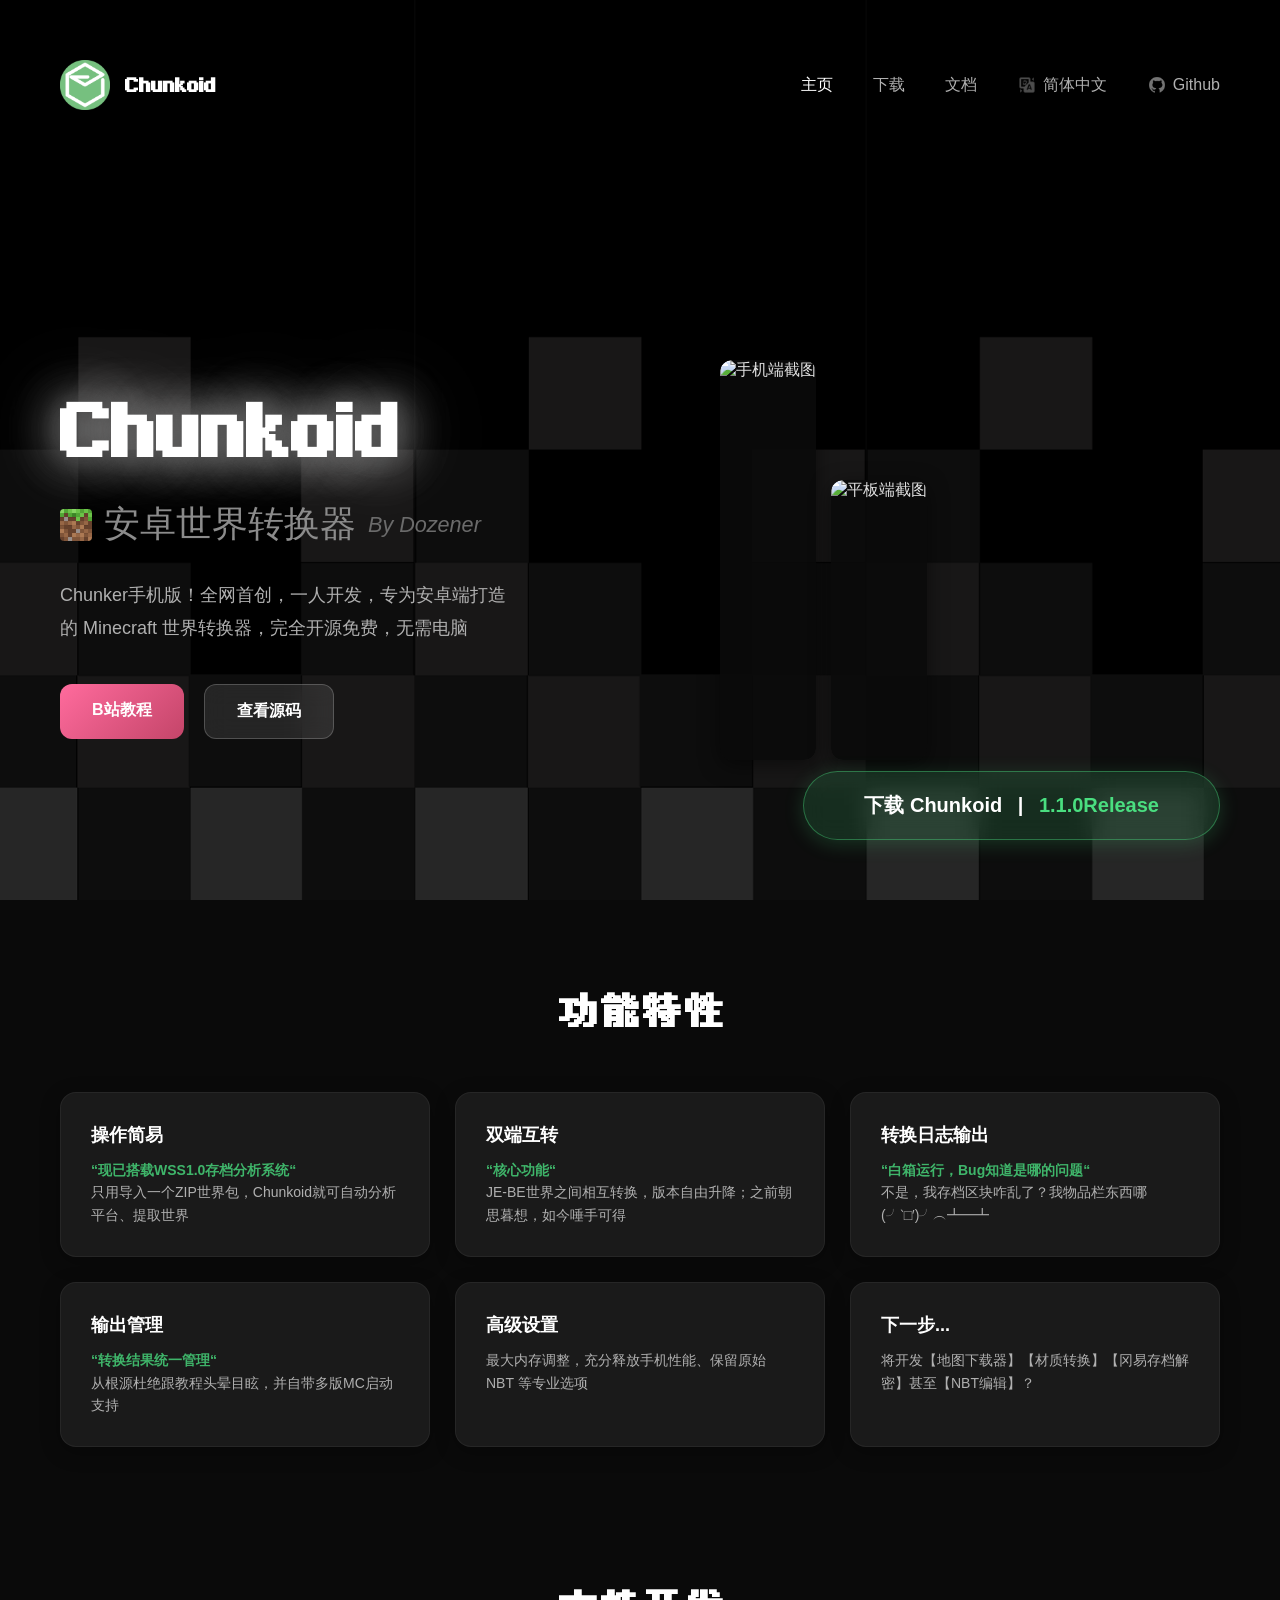
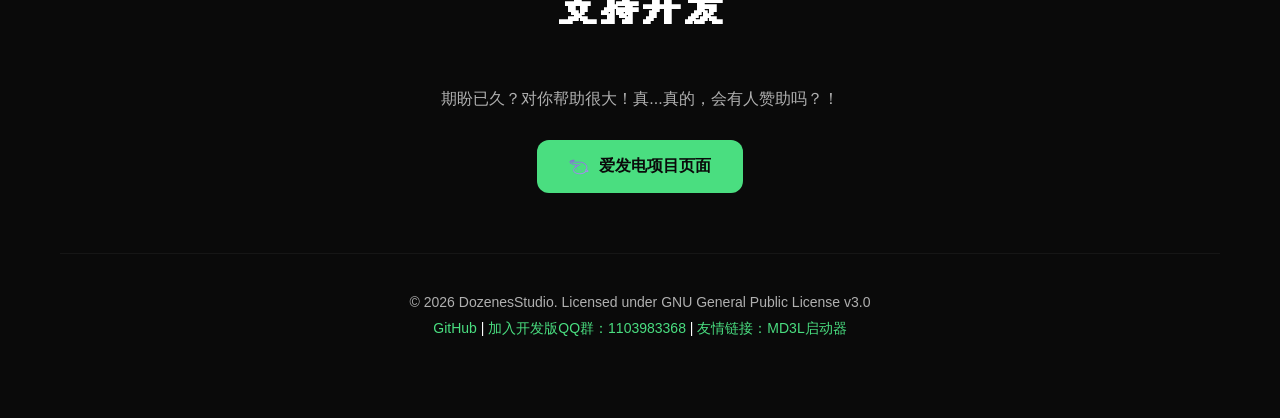
==== website/index.html @ d85a4160 "website update" ====
<!DOCTYPE html>
<html lang="zh-CN">
<head>
    <meta charset="UTF-8">
    <meta name="viewport" content="width=device-width, initial-scale=1.0">
    <title>Chunkoid - 首个安卓端MC世界转换器</title>
    <link rel="icon" type="image/png" href="drawable/logo.png">
    <link rel="stylesheet" href="main.css">

</head>

<body>
    <!-- 移动端导航按钮 -->
    <div class="menu-toggle" onclick="toggleSidebar()">
        <svg viewBox="0 0 24 24" fill="none" stroke="currentColor" stroke-width="2" stroke-linecap="round" stroke-linejoin="round">
            <line x1="3" y1="6" x2="21" y2="6"/>
            <line x1="3" y1="12" x2="21" y2="12"/>
            <line x1="3" y1="18" x2="21" y2="18"/>
        </svg>
    </div>

    <!-- 移动端侧边栏遮罩层 -->
    <div class="sidebar-overlay" id="sidebarOverlay" onclick="toggleSidebar()"></div>

    <!-- 移动端侧边栏 -->
    <div class="sidebar" id="sidebar">
        <a href="download.html">
            <svg class="download-icon" viewBox="0 0 24 24" fill="none" stroke="currentColor" stroke-width="2" stroke-linecap="round" stroke-linejoin="round">
                <path d="M21 15v4a2 2 0 0 1-2 2H5a2 2 0 0 1-2-2v-4"/>
                <polyline points="7 10 12 15 17 10"/>
                <line x1="12" y1="15" x2="12" y2="3"/>
            </svg>
            下载
        </a>
        <a href="docs/index.html">
            <svg viewBox="0 0 24 24" fill="none" stroke="currentColor" stroke-width="2" stroke-linecap="round" stroke-linejoin="round">
                <path d="M14 2H6a2 2 0 0 0-2 2v16a2 2 0 0 0 2 2h12a2 2 0 0 0 2-2V8z"/>
                <polyline points="14 2 14 8 20 8"/>
                <line x1="16" y1="13" x2="8" y2="13"/>
                <line x1="16" y1="17" x2="8" y2="17"/>
                <polyline points="10 9 9 9 8 9"/>
            </svg>
            文档
        </a>
        <a href="en/index-en.html">
            <img src="drawable/lang.png" alt="Language" class="lang-icon">
            简体中文
        </a>
        <a href="https://github.com/DozenesStudio/Chunkoid">
            <img src="drawable/github_gray.png" alt="Github" class="github-icon">
            Github
        </a>
    </div>

    <div class="container">
        <header>
            <div class="logo-area">
                <img src="drawable/logo.png" alt="Chunkoid Logo" class="logo">
                <span class="logo-text">Chunkoid</span>
            </div>
            <nav class="nav-links">
                <span style="color: #ffffff;">主页</span>
                <a href="download.html">下载</a>
                <a href="docs/index.html">文档</a>
                <a href="en/index-en.html" class="lang-link">
                    <img src="drawable/lang.png" alt="Language" class="lang-icon">
                    简体中文
                </a>
                <a href="https://github.com/DozenesStudio/Chunkoid" class="github-link">
                <img src="drawable/github_gray.png" alt="Github" class="github-icon">
                    Github
                </a>
            </nav>
        </header>

        <section class="hero-section">
            <div class="hero-text">
                <h1 class="hero-title">Chunkoid</h1>
                <p class="hero-subtitle">
                    <img src="drawable/mc_logo.png" alt="Minecraft" class="mc-icon">
                    安卓世界转换器 <span style="font-style: italic; font-size: 0.6em; color: #6b6b6b;">By Dozener</span>
                </p>
                <p class="hero-desc">
                    Chunker手机版！全网首创，一人开发，专为安卓端打造的 Minecraft 世界转换器，完全开源免费，无需电脑
                </p>
                <div class="cta-buttons">
                    <a href="https://www.bilibili.com/video/BV1GEER6sEKn/" class="btn btn-bilibili">B站教程</a>
                    <a href="https://github.com/DozenesStudio/Chunkoid" class="btn btn-secondary">查看源码</a>
                </div>
            </div>

            <div class="hero-images">
                <div class="image-card phone">
                    <img src="https://s41.ax1x.com/2026/07/07/pmDisDf.jpg" alt="手机端截图">
                    <div class="image-overlay">
                        <span class="image-label">手机端实机</span>
                    </div>
                </div>
                <div class="image-card tablet">
                    <img src="https://s41.ax1x.com/2026/07/07/pmDiyb8.png" alt="平板端截图">
                    <div class="image-overlay">
                        <span class="image-label">平板端实机</span>
                    </div>
                </div>
            </div>
        </section>

        <section id="features" class="features-section">
            <h2 class="section-title">功能特性</h2>
            <div class="features">
                <div class="feature-card">
                    <h3 class="feature-title">操作简易</h3>
                    <p class="feature-description" style="color: #3fb56a;;"><strong>“现已搭载WSS1.0存档分析系统“</strong></p>
                    <p class="feature-description">只用导入一个ZIP世界包，Chunkoid就可自动分析平台、提取世界</p>

                </div>
                <div class="feature-card">
                    <h3 class="feature-title">双端互转</h3>
                    <p class="feature-description" style="color: #3fb56a;;"><strong>“核心功能“</strong></p>                    
                    <p class="feature-description">JE-BE世界之间相互转换，版本自由升降；之前朝思暮想，如今唾手可得</p>
                </div>
                <div class="feature-card">
                    <h3 class="feature-title">转换日志输出</h3>
                    <p class="feature-description" style="color: #3fb56a;;"><strong>“白箱运行，Bug知道是哪的问题“</strong></p>                                          
                    <p class="feature-description">不是，我存档区块咋乱了？我物品栏东西哪(╯‵□′)╯︵┻━┻</p>
                </div>
                <div class="feature-card">
                    <h3 class="feature-title">输出管理</h3>
                    <p class="feature-description" style="color: #3fb56a;;"><strong>“转换结果统一管理“</strong></p>                           
                    <p class="feature-description">从根源杜绝跟教程头晕目眩，并自带多版MC启动支持</p>
                </div>
                <div class="feature-card">
                    <h3 class="feature-title">高级设置</h3>
                    <p class="feature-description">最大内存调整，充分释放手机性能、保留原始 NBT 等专业选项</p>
                </div>
                <div class="feature-card">
                    <h3 class="feature-title">下一步...</h3>
                    <p class="feature-description">将开发【地图下载器】【材质转换】【冈易存档解密】甚至【NBT编辑】？</p>
                </div>

            </div>
        </section>

                <!-- 赞助区域 -->
        <section id="sponsor" class="sponsor-section">
            <h2 class="section-title">支持开发</h2>
            <p style="color: #b0b0b0; margin-bottom: 30px;">期盼已久？对你帮助很大！真...真的，会有人赞助吗？！</p>
            <a href="https://ifdian.net/a/dozener" target="_blank" class="btn btn-primary btn-ifdian">
                <img src="drawable/ifdian.png" alt="爱发电" class="ifdian-icon">
                爱发电项目页面
            </a>
        </section>

        <footer>
            <p style="color: #b0b0b0;"> &copy; 2026 DozenesStudio. Licensed under GNU General Public License v3.0</p>
            <p style="margin-top: 10px;">
                <a href="https://github.com/DozenesStudio/Chunkoid">GitHub</a>
                <span style="color: #ffffff;">|</span>
                <span style="color: #4ade80;">加入开发版QQ群：1103983368</span>
                <span style="color: #ffffff;">|</span>
                <a href="https://md3l.top">友情链接：MD3L启动器</a>
            </p>
        </footer>

        <!-- 固定下载按钮 -->
        <a href="download.html" class="fixed-download-btn">
            <span>下载 Chunkoid</span>
            <span style="margin: 0 10px;">|</span>
            <span style="color: #4ade80;">1.1.0Release</span>
        </a>

    </div>

    <script>
        // 侧边栏开关逻辑
        function toggleSidebar() {
            document.getElementById('sidebar').classList.toggle('active');
            document.getElementById('sidebarOverlay').classList.toggle('active');
        }
    </script>
</body>
</html>
---- website/main.css ----
/* ==================== 自定义字体 ==================== */
/* 引入自定义像素字体 UranusPixel，用于标题和Logo显示，增强游戏风格 */
@font-face {
    font-family: 'UranusPixel';         /* 字体名称，后续可通过 font-family 引用 */
    src: url('drawable/uranus_pixel_11px.ttf') format('truetype');  /* 字体文件路径及格式 */
}

/* ==================== 全局重置样式 ==================== */
/* 使用通配符选择器重置所有元素的默认样式，确保跨浏览器一致性 */
* {
    margin: 0;                    /* 清除默认外边距 */
    padding: 0;                   /* 清除默认内边距 */
    box-sizing: border-box;        /* 采用边框盒模型，padding和border不影响元素总宽度 */
}

/* ==================== 页面基础样式 ==================== */
/* 定义整个页面的基础样式，包括背景、字体、文字颜色 */
body {
    font-family: 'Segoe UI', Tahoma, Geneva, Verdana, sans-serif;  /* 首选Segoe UI字体，兼容各平台 */
    background: #0a0a0a url('drawable/bg.png') no-repeat center center fixed;  /* 深色背景+背景图，居中固定 */
    background-size: cover;       /* 背景图覆盖整个容器 */
    min-height: 100vh;            /* 最小高度为视口高度，确保页面至少占满一屏 */
    color: #e0e0e0;              /* 默认文字颜色为浅灰色 */
}

/* ==================== 容器样式 ==================== */
/* 页面主容器，控制内容最大宽度和内外边距，使内容居中显示 */
.container {
    max-width: 1400px;            /* 内容最大宽度1400px，防止过宽屏幕内容太松散 */
    margin: 0 auto;               /* 水平居中 */
    padding: 40px 60px;           /* 上下40px，左右60px内边距 */
}

/* ==================== 头部导航 ==================== */
/* 页面顶部区域，包含Logo和导航链接，采用Flex布局实现两端对齐 */
header {
    display: flex;                /* Flex布局 */
    justify-content: space-between;  /* Logo左对齐，导航右对齐 */
    align-items: center;          /* 垂直居中 */
    padding: 20px 0;             /* 上下20px内边距 */
    margin-bottom: 80px;          /* 底部80px外边距，与下方Hero区域分隔 */
}

/* Logo区域（图标+文字），Flex布局使图标和文字水平排列 */
.logo-area {
    display: flex;                /* Flex布局 */
    align-items: center;          /* 垂直居中 */
    gap: 15px;                   /* 图标与文字间距15px */
}

/* Logo图标样式 */
.logo {
    width: 50px;                  /* 宽度50px */
    height: 50px;                 /* 高度50px */
    border-radius: 12px;          /* 12px圆角，使图标呈圆角矩形 */
}

/* Logo文字样式 */
.logo-text {
    font-size: 24px;              /* 字体大小24px */
    font-weight: 700;            /* 字体粗细700（粗体） */
    color: #ffffff;              /* 白色文字 */
    font-family: 'UranusPixel', 'Segoe UI', sans-serif;  /* 使用像素字体，降级为Segoe UI */
}

/* 导航链接容器，Flex布局使链接水平排列 */
.nav-links {
    display: flex;                /* Flex布局 */
    gap: 40px;                   /* 链接之间间距40px */
}

/* 导航链接样式 */
.nav-links a {
    color: #b0b0b0;              /* 灰色文字 */
    text-decoration: none;        /* 去掉下划线 */
    font-size: 16px;              /* 字体大小16px */
    transition: color 0.3s ease;  /* 颜色变化动画0.3秒 */
}

/* 导航链接悬停效果 */
.nav-links a:hover {
    color: #ffffff;              /* 悬停时变为白色 */
}

/* ==================== 主视觉区域 (Hero) ==================== */
/* 页面首屏核心展示区域，包含标题、描述和应用截图，Flex布局实现左右分栏 */
.hero-section {
    display: flex;                /* Flex布局 */
    justify-content: space-between;  /* 文字和图片左右分布 */
    align-items: center;          /* 垂直居中对齐 */
    min-height: calc(100vh - 200px);  /* 最小高度为视口高度减200px（Header+Footer高度） */
    gap: 60px;                   /* 文字与图片间距60px */
}

/* 文字内容区域 */
.hero-text {
    flex: 1;                     /* 占据剩余空间的1份 */
    max-width: 600px;            /* 最大宽度600px，防止文字过长 */
}

/* 主标题样式 */
.hero-title {
    font-size: 90px;              /* 超大字体90px，视觉冲击力强 */
    font-weight: 700;            /* 粗体 */
    color: #ffffff;              /* 白色 */
    line-height: 1.1;            /* 行高1.1，紧凑排版 */
    margin-bottom: 20px;          /* 底部20px间距 */
    font-family: 'UranusPixel', 'Segoe UI', sans-serif;  /* 像素字体 */
    text-shadow:                 /* 多层文字阴影，营造发光效果 */
        0 0 20px rgba(75, 75, 75, 0.8),
        0 0 40px rgba(188, 188, 188, 0.6),
        0 0 60px rgba(255, 255, 255, 0.4),
        0 0 80px rgba(255, 255, 255, 0.3),
        0 0 120px rgba(255, 255, 255, 0.2);
}

/* 副标题样式 */
.hero-subtitle {
    font-size: 36px;              /* 字体大小36px */
    font-weight: 400;            /* 正常粗细 */
    color: #8b8b8b;              /* 浅灰色 */
    margin-bottom: 30px;          /* 底部30px间距 */
    display: flex;                /* Flex布局 */
    align-items: center;          /* 垂直居中 */
    gap: 12px;                   /* 图标与文字间距12px */
}

/* Minecraft图标 */
.mc-icon {
    width: 32px;                  /* 宽度32px */
    height: 32px;                 /* 高度32px */
    border-radius: 4px;           /* 4px圆角 */
}

/* 描述文字样式 */
.hero-desc {
    font-size: 18px;              /* 字体大小18px */
    color: #b0b0b0;              /* 灰色 */
    line-height: 1.8;            /* 行高1.8，提高可读性 */
    margin-bottom: 40px;          /* 底部40px间距 */
    max-width: 450px;            /* 最大宽度450px */
}

/* 按钮组容器，Flex布局使按钮水平排列 */
.cta-buttons {
    display: flex;                /* Flex布局 */
    gap: 20px;                   /* 按钮间距20px */
    flex-wrap: wrap;              /* 空间不足时换行 */
}

/* ==================== 按钮基础样式 ==================== */
/* 通用按钮样式，定义按钮的基础外观 */
.btn {
    padding: 16px 32px;           /* 上下16px，左右32px内边距 */
    border: none;                 /* 无边框 */
    border-radius: 12px;          /* 12px圆角 */
    font-size: 16px;              /* 字体大小16px */
    font-weight: 600;            /* 半粗体 */
    cursor: pointer;              /* 鼠标指针变为手型 */
    transition: all 0.3s ease;    /* 所有属性变化动画0.3秒 */
    text-decoration: none;        /* 去掉下划线（链接按钮） */
    display: inline-block;        /* 行内块级元素 */
}

/* 主按钮（绿色），用于主要操作 */
.btn-primary {
    background: #4ade80;         /* 绿色背景 */
    color: #0a0a0a;              /* 深灰色文字 */
    font-weight: 700;            /* 粗体 */
}

/* 主按钮悬停效果 */
.btn-primary:hover {
    background: #22c55e;         /* 背景变深 */
    transform: translateY(-2px);  /* 向上移动2px */
    box-shadow: 0 8px 25px rgba(74, 222, 128, 0.3);  /* 添加绿色阴影 */
}

/* 次要按钮（半透明），用于次要操作 */
.btn-secondary {
    background: rgba(255, 255, 255, 0.1);  /* 白色10%透明度背景 */
    backdrop-filter: blur(12px);  /* 背景模糊效果（毛玻璃） */
    -webkit-backdrop-filter: blur(12px);  /* Safari浏览器兼容 */
    color: white;                /* 白色文字 */
    border: 1px solid rgba(255, 255, 255, 0.2);  /* 白色20%透明度边框 */
}

/* 次要按钮悬停效果 */
.btn-secondary:hover {
    background: rgba(255, 255, 255, 0.15);  /* 透明度增加到15% */
    transform: translateY(-2px);  /* 向上移动2px */
}

/* B站按钮（粉色渐变），用于链接到B站 */
.btn-bilibili {
    background: linear-gradient(135deg, #ff6b9d, #c44569);  /* 粉色到深红色渐变 */
    color: white;                /* 白色文字 */
}

/* B站按钮悬停效果 */
.btn-bilibili:hover {
    background: linear-gradient(135deg, #ff85ad, #d65a7d);  /* 渐变颜色变亮 */
    transform: translateY(-2px);  /* 向上移动2px */
    box-shadow: 0 8px 25px rgba(255, 107, 157, 0.4);  /* 添加粉色阴影 */
}

/* ==================== Hero截图区域 ==================== */
/* 应用截图容器，展示手机和平板端效果 */
.hero-images {
    flex: 0.7;                   /* 占据剩余空间的0.7份 */
    max-width: 580px;            /* 最大宽度580px */
    display: flex;                /* Flex布局 */
    flex-direction: row;          /* 水平排列 */
    gap: 15px;                   /* 图片间距15px */
    align-items: flex-end;        /* 底部对齐，形成错落感 */
}

/* 图片卡片基础样式 */
.image-card {
    background: transparent;      /* 透明背景 */
    border-radius: 12px;          /* 12px圆角 */
    padding: 0;                   /* 无内边距 */
    box-shadow: 0 5px 20px rgba(0, 0, 0, 0.5);  /* 深色阴影 */
    border: none;                 /* 无边框 */
    overflow: hidden;             /* 隐藏溢出内容 */
    flex-shrink: 0;               /* 不缩小 */
}

/* 图片卡片内图片 */
.image-card img {
    width: auto;                  /* 宽度自适应 */
    height: 300px;               /* 高度300px */
    border-radius: 12px;          /* 12px圆角 */
    display: block;               /* 块级元素 */
    object-fit: contain;          /* 保持比例，不拉伸 */
    background: rgba(10, 10, 10, 0.9);  /* 深灰色背景 */
}

/* 手机截图高度 */
.image-card.phone img {
    height: 400px;               /* 手机截图更高，400px */
}

/* 平板截图高度 */
.image-card.tablet img {
    height: 280px;               /* 平板截图略矮，280px */
}

/* 图片悬停遮罩，覆盖在图片上方 */
.image-overlay {
    position: absolute;           /* 绝对定位 */
    top: 0;                      /* 顶部对齐 */
    left: 0;                     /* 左侧对齐 */
    width: 100%;                 /* 宽度100% */
    height: 100%;                /* 高度100% */
    background: rgba(0, 0, 0, 0.7);  /* 黑色70%透明度 */
    display: flex;                /* Flex布局 */
    align-items: center;          /* 垂直居中 */
    justify-content: center;      /* 水平居中 */
    opacity: 0;                  /* 默认透明 */
    transition: opacity 0.3s ease;  /* 透明度变化动画0.3秒 */
    border-radius: 12px;          /* 12px圆角 */
}

/* 图片遮罩标签文字 */
.image-label {
    color: #4ade80;              /* 绿色文字 */
    font-size: 18px;              /* 字体大小18px */
    font-weight: 600;            /* 半粗体 */
    text-shadow: 0 2px 8px rgba(0, 0, 0, 0.8);  /* 文字阴影 */
}

/* 图片卡片定位（需设为relative才能让overlay绝对定位） */
.image-card {
    position: relative;           /* 相对定位 */
}

/* 图片卡片悬停显示遮罩 */
.image-card:hover .image-overlay {
    opacity: 1;                  /* 悬停时显示遮罩 */
}

/* ==================== 功能特性区域 ==================== */
/* 展示应用主要功能特性的区域 */
.features-section {
    padding: 80px 0;             /* 上下80px内边距 */
}

/* 区域标题 */
.section-title {
    font-size: 42px;              /* 字体大小42px */
    font-weight: 600;            /* 半粗体 */
    color: #ffffff;              /* 白色 */
    text-align: center;          /* 居中对齐 */
    margin-bottom: 60px;          /* 底部60px间距 */
    font-family: 'UranusPixel', 'Segoe UI', sans-serif;  /* 像素字体 */
}

/* 特性网格布局，自动适配列数 */
.features {
    display: grid;                /* Grid布局 */
    grid-template-columns: repeat(auto-fit, minmax(280px, 1fr));  /* 自动填充，最小280px */
    gap: 25px;                   /* 卡片间距25px */
}

/* 特性卡片 */
.feature-card {
    background: rgba(30, 30, 30, 0.85);  /* 深灰色85%透明度背景 */
    padding: 30px;               /* 30px内边距 */
    border-radius: 16px;          /* 16px圆角 */
    box-shadow: 0 5px 20px rgba(0, 0, 0, 0.3);  /* 阴影效果 */
    border: 1px solid rgba(255, 255, 255, 0.05);  /* 白色5%透明度边框 */
    transition: transform 0.3s ease, border-color 0.3s ease;  /* 变换和边框颜色动画 */
}

/* 特性卡片悬停效果 */
.feature-card:hover {
    transform: translateY(-5px);  /* 向上移动5px */
    border-color: rgba(74, 222, 128, 0.3);  /* 边框变为绿色30%透明度 */
}

/* 特性卡片标题 */
.feature-title {
    font-size: 18px;              /* 字体大小18px */
    color: #ffffff;              /* 白色 */
    margin-bottom: 12px;          /* 底部12px间距 */
    font-weight: 600;            /* 半粗体 */
}

/* 特性卡片描述 */
.feature-description {
    color: #b0b0b0;              /* 灰色 */
    line-height: 1.6;            /* 行高1.6 */
    font-size: 14px;              /* 字体大小14px */
}

/* ==================== 页脚样式 ==================== */
/* 页面底部信息区域 */
footer {
    text-align: center;          /* 文字居中 */
    padding: 40px 0;             /* 上下40px内边距 */
    border-top: 1px solid rgba(255, 255, 255, 0.05);  /* 顶部细边框分隔 */
}

/* 页脚文字 */
footer p {
    color: #b0b0b0;              /* 灰色文字 */
    font-size: 14px;              /* 字体大小14px */
}

/* 页脚链接 */
footer a {
    color: #4ade80;              /* 绿色文字 */
    text-decoration: none;        /* 去掉下划线 */
}

/* 页脚链接悬停效果 */
footer a:hover {
    text-decoration: underline;   /* 悬停时显示下划线 */
}

/* ==================== GitHub链接样式 ==================== */
/* 导航栏中的GitHub链接 */
.github-link {
    display: flex;                /* Flex布局 */
    align-items: center;          /* 垂直居中 */
    gap: 6px;                    /* 图标与文字间距6px */
}

/* GitHub图标 */
.github-icon {
    width: 20px;                  /* 宽度20px */
    height: 20px;                 /* 高度20px */
}

/* GitHub链接悬停图标变色 */
.github-link:hover .github-icon {
    color: #ffffff;              /* 悬停时图标变白色 */
}

/* ==================== Gitee链接样式 ==================== */
/* Gitee图标 */
.gitee-icon {
    width: 20px;                  /* 宽度20px */
    height: 20px;                 /* 高度20px */
}

/* ==================== 语言切换样式 ==================== */
/* 语言切换链接 */
.lang-link {
    display: flex;                /* Flex布局 */
    align-items: center;          /* 垂直居中 */
    gap: 6px;                    /* 图标与文字间距6px */
}

/* 语言图标 */
.lang-icon {
    width: 20px;                  /* 宽度20px */
    height: 20px;                 /* 高度20px */
}

/* ==================== 赞助区域样式 ==================== */
/* 赞助按钮区域 */
.sponsor-section {
    padding: 60px 0;             /* 上下60px内边距 */
    text-align: center;          /* 文字居中 */
}

/* 爱发电按钮 */
.btn-ifdian {
    display: inline-flex;         /* 行内Flex布局 */
    align-items: center;          /* 垂直居中 */
    gap: 10px;                   /* 图标与文字间距10px */
}

/* 爱发电图标 */
.ifdian-icon {
    width: 20px;                  /* 宽度20px */
    height: 20px;                 /* 高度20px */
}

/* ==================== 固定下载按钮 ==================== */
/* 页面底部固定显示的毛玻璃下载按钮，方便用户随时点击下载 */
.fixed-download-btn {
    position: fixed;              /* 固定定位，不随滚动移动 */
    bottom: 60px;                /* 距底部60px */
    right: 60px;                 /* 距右边缘60px */
    padding: 20px 60px;           /* 上下20px，左右60px内边距 */
    background: rgba(74, 222, 128, 0.151);  /* 绿色15%透明度背景 */
    backdrop-filter: blur(12px);  /* 背景模糊效果（毛玻璃） */
    -webkit-backdrop-filter: blur(12px);  /* Safari浏览器兼容 */
    border: 1px solid rgba(74, 222, 128, 0.4);  /* 绿色40%透明度边框 */
    color: #ffffff;              /* 白色文字 */
    font-size: 20px;              /* 字体大小20px */
    font-weight: 700;            /* 粗体 */
    text-decoration: none;        /* 去掉下划线 */
    border-radius: 240px;         /* 240px超大圆角，呈胶囊状 */
    box-shadow: 0 4px 20px rgba(74, 222, 128, 0.2);  /* 绿色阴影 */
    z-index: 1000;               /* 层级1000，确保显示在内容上方 */
    transition: all 0.3s ease;    /* 所有属性变化动画0.3秒 */
}

/* 固定下载按钮悬停效果 */
.fixed-download-btn:hover {
    background: rgba(74, 222, 128, 0.35);  /* 背景透明度增加到35% */
    transform: translateY(-2px);  /* 向上移动2px */
    box-shadow: 0 6px 25px rgba(74, 222, 128, 0.3);  /* 阴影增强 */
    border-color: rgba(74, 222, 128, 0.6);  /* 边框透明度增加到60% */
}

/* ==================== 响应式适配 (平板) ==================== */
/* 屏幕宽度 <= 1024px 时的样式，针对平板设备 */
@media (max-width: 1024px) {
    .hero-section {
        flex-direction: column;   /* Hero区域改为垂直排列 */
        text-align: center;       /* 文字居中 */
    }

    .hero-title {
        font-size: 60px;          /* 标题字体缩小到60px */
    }

    .hero-subtitle {
        font-size: 24px;          /* 副标题字体缩小到24px */
    }

    .hero-desc {
        margin: 0 auto 40px;      /* 描述文字居中，底部40px间距 */
    }

    .cta-buttons {
        justify-content: center;  /* 按钮组居中 */
    }
}

/* ==================== 移动端侧边栏 ==================== */
/* 导航按钮（默认隐藏，移动端显示） */
.menu-toggle {
    display: none;                /* 默认隐藏 */
}

/* 侧边栏遮罩层 */
.sidebar-overlay {
    display: none;                /* 默认隐藏 */
    position: fixed;              /* 固定定位 */
    top: 0;                       /* 顶部对齐 */
    left: 0;                      /* 左侧对齐 */
    width: 100%;                  /* 宽度100% */
    height: 100%;                 /* 高度100% */
    background: rgba(0, 0, 0, 0.5);  /* 黑色50%透明度 */
    z-index: 999;                 /* 层级999 */
}

/* 侧边栏遮罩层激活状态 */
.sidebar-overlay.active {
    display: block;               /* 显示遮罩 */
}

/* 侧边栏容器 */
.sidebar {
    position: fixed;              /* 固定定位 */
    top: 0;                       /* 顶部对齐 */
    right: 0;                     /* 右侧对齐 */
    width: 250px;                 /* 宽度250px */
    height: 100%;                 /* 高度100% */
    background: rgba(20, 20, 20, 0);  /* 深灰色90%透明度背景 */
    backdrop-filter: blur(20px);  /* 毛玻璃模糊效果 */
    -webkit-backdrop-filter: blur(20px);  /* Safari兼容 */
    border-left: 1px solid rgba(255, 255, 255, 0.1);  /* 左侧边框 */
    transform: translateX(100%);  /* 默认向右隐藏 */
    transition: transform 0.3s ease;  /* 向左划开动画0.3秒 */
    z-index: 1000;               /* 层级1000 */
    padding: 80px 30px 30px;     /* 顶部80px，左右30px内边距 */
    display: flex;                /* Flex布局 */
    flex-direction: column;       /* 垂直排列 */
    gap: 20px;                   /* 项间距20px */
}

/* 侧边栏激活状态 */
.sidebar.active {
    transform: translateX(0);     /* 向左划入显示 */
}

/* 侧边栏链接样式 */
.sidebar a {
    color: #b0b0b0;              /* 灰色文字 */
    text-decoration: none;        /* 去掉下划线 */
    font-size: 18px;              /* 字体大小18px */
    padding: 12px 0;             /* 上下12px内边距 */
    display: flex;                /* Flex布局 */
    align-items: center;          /* 垂直居中 */
    gap: 10px;                   /* 图标与文字间距10px */
    transition: color 0.3s ease;  /* 颜色过渡动画 */
}

/* 侧边栏链接悬停效果 */
.sidebar a:hover {
    color: #ffffff;              /* 悬停时变白色 */
}

/* 侧边栏图标 */
.sidebar a img {
    width: 20px;                 /* 宽度20px */
    height: 20px;                /* 高度20px */
}

.sidebar a svg {
    width: 20px;                 /* 宽度20px */
    height: 20px;                /* 高度20px */
}

/* ==================== 响应式适配 (手机) ==================== */
/* 屏幕宽度 <= 768px 时的样式，针对手机设备 */
@media (max-width: 768px) {
    .container {
        padding: 20px;           /* 容器内边距缩小到20px */
    }

    /* 隐藏整个导航栏 */
    .nav-links {
        display: none;
    }

    /* 显示导航按钮 */
    .menu-toggle {
        display: flex;            /* Flex布局 */
        position: fixed;          /* 固定定位 */
        top: 50px;                /* 距顶部50px */
        right: 50px;              /* 距右边50px */
        z-index: 1001;            /* 层级最高 */
        cursor: pointer;          /* 鼠标指针变为手型 */
    }

    .menu-toggle svg {
        width: 28px;              /* 图标宽度28px */
        height: 28px;             /* 图标高度28px */
        color: #b0b0b0;           /* 灰色图标 */
        transition: color 0.3s ease;  /* 颜色过渡动画 */
    }

    .menu-toggle:hover svg {
        color: #ffffff;           /* 悬停时变白色 */
    }

    .hero-title {
        font-size: 50px;          /* 标题字体缩小到50px */
    }

    .hero-subtitle {
        display: none;             /* 移动端隐藏副标题 */
    }

    .section-title {
        font-size: 32px;          /* 区域标题字体缩小到32px */
    }
}

/* ==================== 固定下载按钮 (手机) ==================== */
/* 手机端固定下载按钮适配 */
@media (max-width: 768px) {
    .fixed-download-btn {
        padding: 16px 20px;       /* 内边距缩小 */
        font-size: 16px;          /* 字体缩小到16px */
        bottom: 15px;             /* 距底部15px */
        border-radius: 20px;       /* 圆角缩小到20px */
        white-space: nowrap;       /* 禁止文本自动换行 */
    }

/* ==================== 图片卡片布局 (手机) ==================== */
/* Hero截图区域竖向排列 */
    .hero-images {
        align-items: center;      /* 水平居中 */
        gap: 15px;                /* 图片间距15px */
        max-width: 100%;          /* 宽度适应屏幕 */
        margin-top: 30px;         /* 与上方文字保持间距 */
        align-items: flex-end;    /* 底部对齐，形成错落感 */
    }

/* 图片卡片宽度适应屏幕 */
    .image-card {
        width: 100%;              /* 宽度100% */
        max-width: 300px;         /* 最大宽度300px */
        flex-shrink: 1;           /* 允许缩小 */
    }

/* 图片卡片内图片响应式 */
    .image-card img {
        width: 100%;              /* 宽度100% */
        height: auto;             /* 高度自适应 */
        max-height: 400px;        /* 最大高度400px */
    }

/* 手机截图高度适配 */
    .image-card.phone img {
        height: auto;             /* 高度自适应 */
        max-height: 450px;        /* 最大高度450px */
    }

/* 平板截图高度适配 */
    .image-card.tablet img {
        height: auto;             /* 高度自适应 */
        max-height: 350px;        /* 最大高度350px */
    }
}
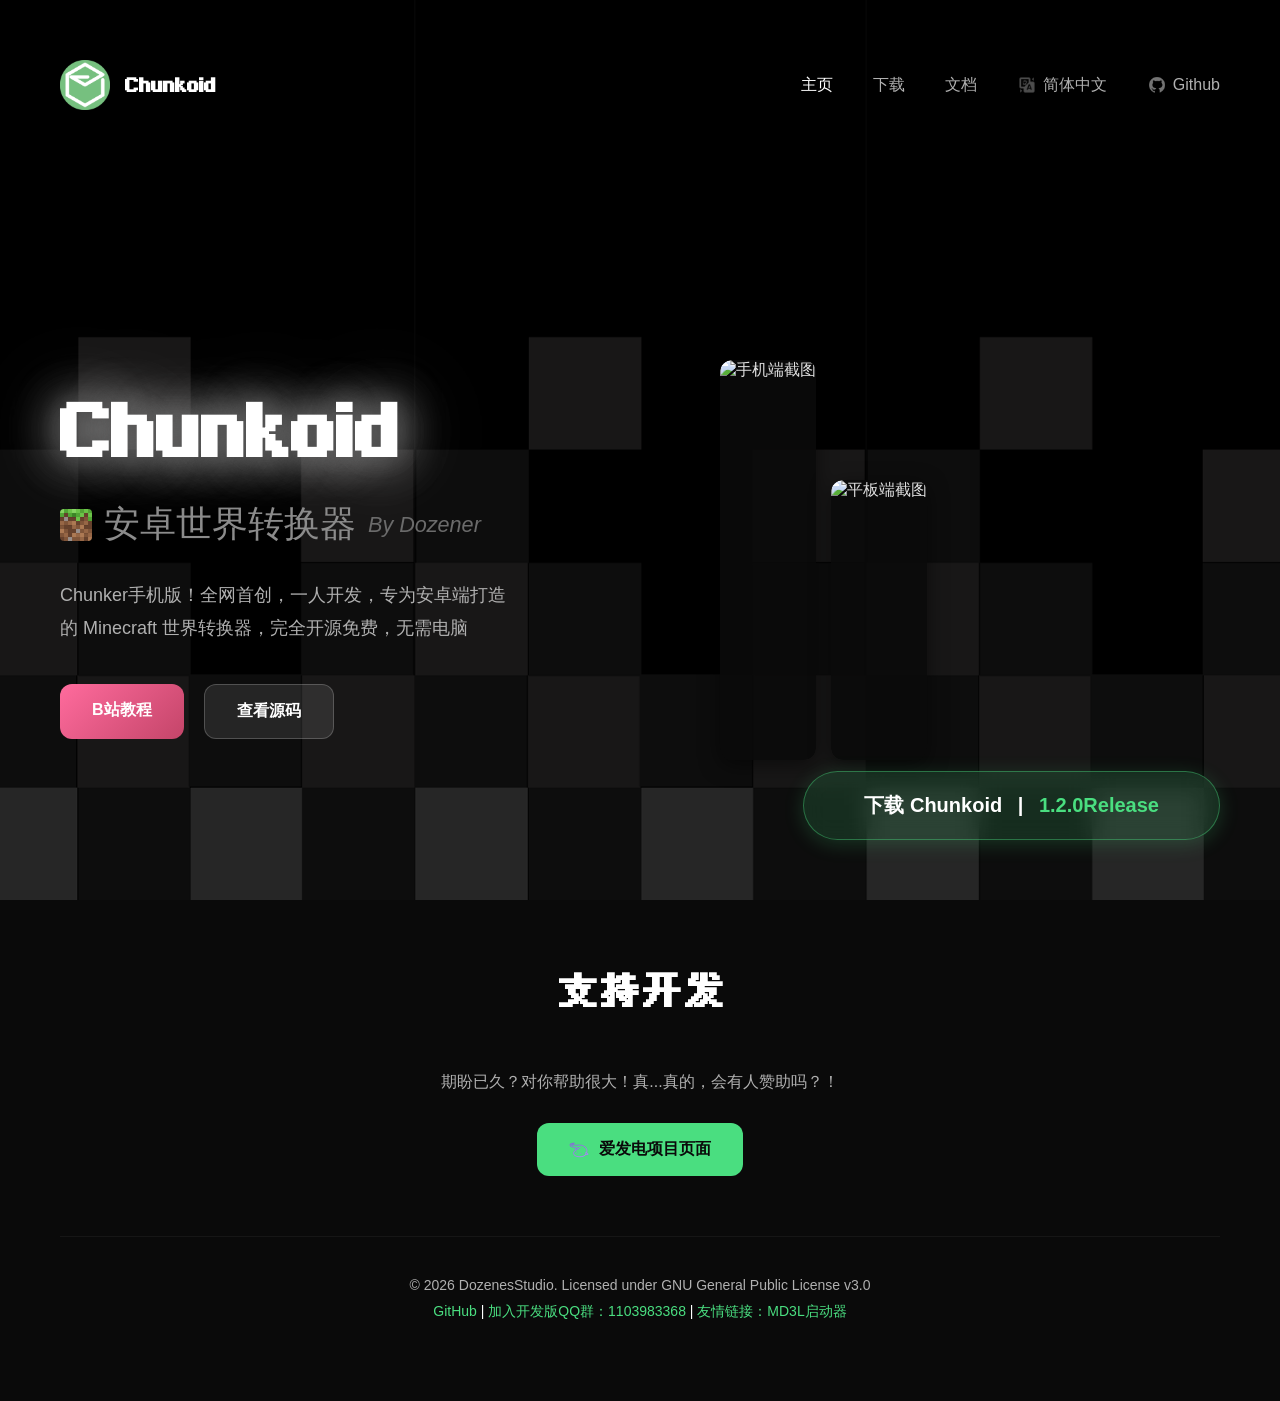
==== commit 255b37d1: "update" ====
--- a/website/index.html
+++ b/website/index.html
@@ -105,43 +105,9 @@
             </div>
         </section>
 
-        <section id="features" class="features-section">
-            <h2 class="section-title">功能特性</h2>
-            <div class="features">
-                <div class="feature-card">
-                    <h3 class="feature-title">操作简易</h3>
-                    <p class="feature-description" style="color: #3fb56a;;"><strong>“现已搭载WSS1.0存档分析系统“</strong></p>
-                    <p class="feature-description">只用导入一个ZIP世界包，Chunkoid就可自动分析平台、提取世界</p>
+        
 
-                </div>
-                <div class="feature-card">
-                    <h3 class="feature-title">双端互转</h3>
-                    <p class="feature-description" style="color: #3fb56a;;"><strong>“核心功能“</strong></p>                    
-                    <p class="feature-description">JE-BE世界之间相互转换，版本自由升降；之前朝思暮想，如今唾手可得</p>
-                </div>
-                <div class="feature-card">
-                    <h3 class="feature-title">转换日志输出</h3>
-                    <p class="feature-description" style="color: #3fb56a;;"><strong>“白箱运行，Bug知道是哪的问题“</strong></p>                                          
-                    <p class="feature-description">不是，我存档区块咋乱了？我物品栏东西哪(╯‵□′)╯︵┻━┻</p>
-                </div>
-                <div class="feature-card">
-                    <h3 class="feature-title">输出管理</h3>
-                    <p class="feature-description" style="color: #3fb56a;;"><strong>“转换结果统一管理“</strong></p>                           
-                    <p class="feature-description">从根源杜绝跟教程头晕目眩，并自带多版MC启动支持</p>
-                </div>
-                <div class="feature-card">
-                    <h3 class="feature-title">高级设置</h3>
-                    <p class="feature-description">最大内存调整，充分释放手机性能、保留原始 NBT 等专业选项</p>
-                </div>
-                <div class="feature-card">
-                    <h3 class="feature-title">下一步...</h3>
-                    <p class="feature-description">将开发【地图下载器】【材质转换】【冈易存档解密】甚至【NBT编辑】？</p>
-                </div>
-
-            </div>
-        </section>
-
-                <!-- 赞助区域 -->
+        <!-- 赞助区域 -->
         <section id="sponsor" class="sponsor-section">
             <h2 class="section-title">支持开发</h2>
             <p style="color: #b0b0b0; margin-bottom: 30px;">期盼已久？对你帮助很大！真...真的，会有人赞助吗？！</p>
@@ -166,7 +132,7 @@
         <a href="download.html" class="fixed-download-btn">
             <span>下载 Chunkoid</span>
             <span style="margin: 0 10px;">|</span>
-            <span style="color: #4ade80;">1.1.0Release</span>
+            <span style="color: #4ade80;">1.2.0Release</span>
         </a>
 
     </div>
--- a/website/main.css
+++ b/website/main.css
@@ -22,6 +22,29 @@
     min-height: 100vh;            /* 最小高度为视口高度，确保页面至少占满一屏 */
     color: #e0e0e0;              /* 默认文字颜色为浅灰色 */
 }
+
+/* ==================== 开场动画 ==================== */
+/* 核心动画 */
+@keyframes fadeUp {
+    0% { opacity: 0; transform: translateY(40px); }
+    100% { opacity: 1; transform: translateY(0); }
+}
+
+/* 所有子元素依次出现 */
+.container > * {
+    opacity: 0;
+    animation: fadeUp 0.7s cubic-bezier(0.22, 1, 0.36, 1) forwards;
+}
+
+/* 用 nth-child 控制延迟 */
+.container > *:nth-child(1) { animation-delay: 0.05s; }
+.container > *:nth-child(2) { animation-delay: 0.15s; }
+.container > *:nth-child(3) { animation-delay: 0.25s; }
+.container > *:nth-child(4) { animation-delay: 0.35s; }
+.container > *:nth-child(5) { animation-delay: 0.45s; }
+.container > *:nth-child(6) { animation-delay: 0.55s; }
+.container > *:nth-child(7) { animation-delay: 0.65s; }
+.container > *:nth-child(8) { animation-delay: 0.75s; }
 
 /* ==================== 容器样式 ==================== */
 /* 页面主容器，控制内容最大宽度和内外边距，使内容居中显示 */
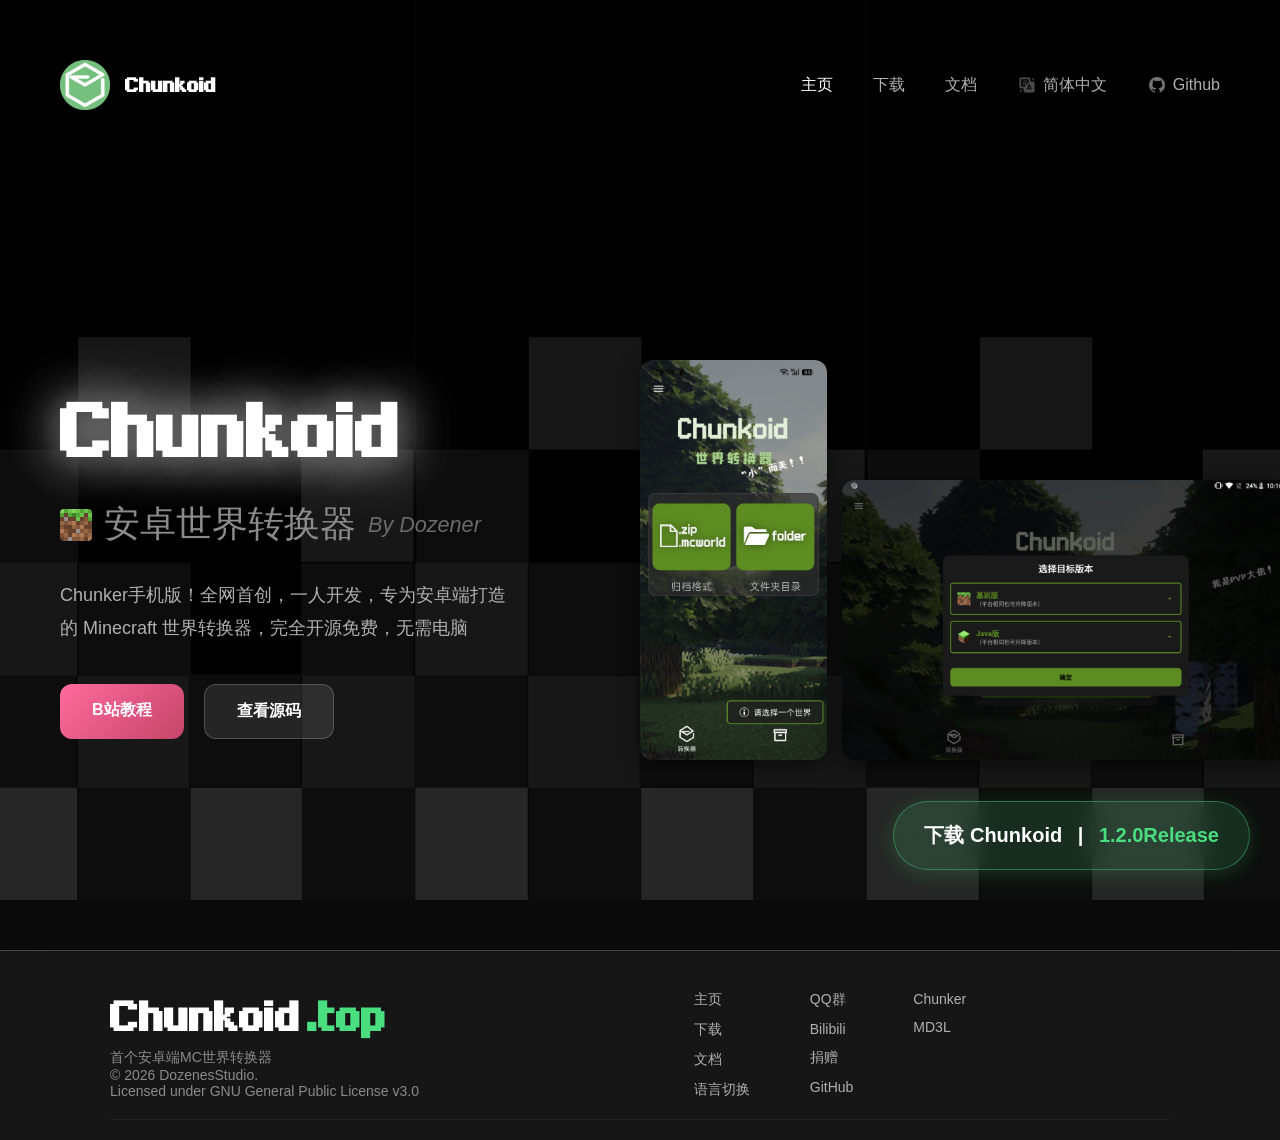
==== commit 1fd69d00: "website upload" ====
--- a/website/index.html
+++ b/website/index.html
@@ -91,13 +91,13 @@
 
             <div class="hero-images">
                 <div class="image-card phone">
-                    <img src="https://s41.ax1x.com/2026/07/07/pmDisDf.jpg" alt="手机端截图">
+                    <img src="drawable/phone.jpg" alt="手机端截图">
                     <div class="image-overlay">
                         <span class="image-label">手机端实机</span>
                     </div>
                 </div>
                 <div class="image-card tablet">
-                    <img src="https://s41.ax1x.com/2026/07/07/pmDiyb8.png" alt="平板端截图">
+                    <img src="drawable/pad.png" alt="平板端截图">
                     <div class="image-overlay">
                         <span class="image-label">平板端实机</span>
                     </div>
@@ -105,28 +105,44 @@
             </div>
         </section>
 
-        
+        <div class="footer-container">
+            <div class="divider-wrapper">
+                <hr>
+            </div>
+            <div class="footer-content">
+                <div class="footer-row">
+                    <div class="footer-left">
+                        <div class="footer-logo">Chunkoid<span class="domain">.top</span></div>
+                        <div class="footer-slogan">首个安卓端MC世界转换器</div>
+                        <div class="footer-slogan">&copy; 2026 DozenesStudio. </div>
+                        <div class="footer-slogan">Licensed under GNU General Public License v3.0</div>
+                    </div>
 
-        <!-- 赞助区域 -->
-        <section id="sponsor" class="sponsor-section">
-            <h2 class="section-title">支持开发</h2>
-            <p style="color: #b0b0b0; margin-bottom: 30px;">期盼已久？对你帮助很大！真...真的，会有人赞助吗？！</p>
-            <a href="https://ifdian.net/a/dozener" target="_blank" class="btn btn-primary btn-ifdian">
-                <img src="drawable/ifdian.png" alt="爱发电" class="ifdian-icon">
-                爱发电项目页面
-            </a>
-        </section>
+                    <div class="footer-center">
+                        <div class="footer-column">
+                            <a href="index.html">主页</a>
+                            <a href="download.html">下载</a>
+                            <a href="docs/index.html">文档</a>
+                            <a href="en/index-en.html">语言切换</a>
+                        </div>
 
-        <footer>
-            <p style="color: #b0b0b0;"> &copy; 2026 DozenesStudio. Licensed under GNU General Public License v3.0</p>
-            <p style="margin-top: 10px;">
-                <a href="https://github.com/DozenesStudio/Chunkoid">GitHub</a>
-                <span style="color: #ffffff;">|</span>
-                <span style="color: #4ade80;">加入开发版QQ群：1103983368</span>
-                <span style="color: #ffffff;">|</span>
-                <a href="https://md3l.top">友情链接：MD3L启动器</a>
-            </p>
-        </footer>
+                        <div class="footer-column">
+                            <a href="about.html">QQ群</a>
+                            <a href="about.html">Bilibili</a>
+                            <a href="about.html">捐赠</a>
+                            <a href="https://github.com/DozenesStudio/Chunkoid">GitHub</a>
+                        </div>
+
+                        <div class="footer-column">
+                            <a href="https://chunker.app">Chunker</a>
+                            <a href="https://md3l.top">MD3L</a>
+                        </div>
+                    </div>                      
+                </div>
+                <div class="footer-line">
+                </div>
+            </div>
+        </div>
 
         <!-- 固定下载按钮 -->
         <a href="download.html" class="fixed-download-btn">
--- a/website/main.css
+++ b/website/main.css
@@ -303,83 +303,125 @@
     opacity: 1;                  /* 悬停时显示遮罩 */
 }
 
-/* ==================== 功能特性区域 ==================== */
-/* 展示应用主要功能特性的区域 */
-.features-section {
-    padding: 80px 0;             /* 上下80px内边距 */
-}
-
-/* 区域标题 */
-.section-title {
-    font-size: 42px;              /* 字体大小42px */
-    font-weight: 600;            /* 半粗体 */
-    color: #ffffff;              /* 白色 */
-    text-align: center;          /* 居中对齐 */
-    margin-bottom: 60px;          /* 底部60px间距 */
+/* ==================== 页脚样式 ==================== */
+/* 全屏分界线 */
+.divider-wrapper {
+    margin: 40px 0;
+    position: relative;
+    overflow: visible;
+}
+
+.divider-wrapper hr {
+    border: none;
+    height: 1px;
+    background: rgba(255, 255, 255, 0.2);
+    margin: 0;
+    width: 100vw;
+    position: relative;
+    left: 50%;
+    transform: translateX(-50%);
+}
+
+/* 分界线以下全部毛玻璃效果 */
+.footer-container  {
+    position: relative;
+    left: 50%;
+    right: 50%;
+    margin-left: -50vw;
+    margin-right: -50vw;
+    margin-bottom: -50vw;
+    width: 100vw;
+    max-width: 100vw;
+    background: rgba(255, 255, 255, 0.05);
+    backdrop-filter: blur(20px);
+    -webkit-backdrop-filter: blur(20px);
+    padding:0px 50px;
+    box-sizing: border-box;
+}
+
+/* 页脚内容区域 */
+.footer-content {
+    max-width: 1400px;           /* 内容最大宽度1400px */
+    margin: 0 auto;              /* 水平居中 */
+    padding: 0 60px;             /* 左右60px内边距 */
+}
+
+/* 页脚布局 - 三列 */
+.footer-row {
+    display: flex;               /* Flex布局 */
+    justify-content: space-between;  /* 三列均匀分布 */
+    align-items: flex-start;     /* 顶部对齐 */
+    gap: 40px;                  /* 列间距40px */
+}
+
+/* 页脚左侧 - Logo区域 */
+.footer-left {
+    flex: 0.5;                    /* 占据1份空间 */
+    min-width: 200px;           /* 最小宽度200px */
+}
+
+/* 页脚Logo文字 */
+.footer-logo {
+    font-size: 50px;             /* 字体大小50px */
+    font-weight: 700;           /* 粗体 */
     font-family: 'UranusPixel', 'Segoe UI', sans-serif;  /* 像素字体 */
-}
-
-/* 特性网格布局，自动适配列数 */
-.features {
-    display: grid;                /* Grid布局 */
-    grid-template-columns: repeat(auto-fit, minmax(280px, 1fr));  /* 自动填充，最小280px */
-    gap: 25px;                   /* 卡片间距25px */
-}
-
-/* 特性卡片 */
-.feature-card {
-    background: rgba(30, 30, 30, 0.85);  /* 深灰色85%透明度背景 */
-    padding: 30px;               /* 30px内边距 */
-    border-radius: 16px;          /* 16px圆角 */
-    box-shadow: 0 5px 20px rgba(0, 0, 0, 0.3);  /* 阴影效果 */
-    border: 1px solid rgba(255, 255, 255, 0.05);  /* 白色5%透明度边框 */
-    transition: transform 0.3s ease, border-color 0.3s ease;  /* 变换和边框颜色动画 */
-}
-
-/* 特性卡片悬停效果 */
-.feature-card:hover {
-    transform: translateY(-5px);  /* 向上移动5px */
-    border-color: rgba(74, 222, 128, 0.3);  /* 边框变为绿色30%透明度 */
-}
-
-/* 特性卡片标题 */
-.feature-title {
-    font-size: 18px;              /* 字体大小18px */
-    color: #ffffff;              /* 白色 */
-    margin-bottom: 12px;          /* 底部12px间距 */
-    font-weight: 600;            /* 半粗体 */
-}
-
-/* 特性卡片描述 */
-.feature-description {
-    color: #b0b0b0;              /* 灰色 */
-    line-height: 1.6;            /* 行高1.6 */
-    font-size: 14px;              /* 字体大小14px */
-}
-
-/* ==================== 页脚样式 ==================== */
-/* 页面底部信息区域 */
-footer {
-    text-align: center;          /* 文字居中 */
-    padding: 40px 0;             /* 上下40px内边距 */
+    color: #ffffff;             /* 白色文字 */
+    margin-bottom: 8px;          /* 底部8px间距 */
+}
+
+/* 页脚Logo中的.top */
+.footer-logo .domain {
+    color: #4ade80;             /* 绿色文字 */
+}
+
+/* 页脚副标题 */
+.footer-slogan {
+    color: #8b8b8b;             /* 浅灰色文字 */
+    font-size: 14px;             /* 字体大小14px */
+}
+
+/* 页脚中间 - 导航链接 */
+.footer-center {
+    flex: 1;                    /* 占据1份空间 */
+    display: flex;               /* Flex布局 */
+    justify-content: center;     /* 水平居中 */
+    gap: 60px;                  /* 列间距60px */
+}
+
+/* 页脚导航列 */
+.footer-column {
+    display: flex;               /* Flex布局 */
+    flex-direction: column;      /* 垂直排列 */
+    gap: 12px;                  /* 链接间距12px */
+}
+
+/* 页脚导航链接 */
+.footer-column a {
+    color: #b0b0b0;             /* 灰色文字 */
+    text-decoration: none;       /* 去掉下划线 */
+    font-size: 14px;             /* 字体大小14px */
+    transition: color 0.3s ease; /* 颜色变化动画0.3秒 */
+    display: flex;               /* Flex布局 */
+    align-items: center;         /* 垂直居中 */
+    gap: 8px;                   /* 图标与文字间距8px */
+}
+
+/* 页脚导航链接悬停效果 */
+.footer-column a:hover {
+    color: #ffffff;             /* 悬停时变白色 */
+}
+
+/* 页脚图标 */
+.footer-icon {
+    width: 18px;                 /* 宽度18px */
+    height: 18px;                /* 高度18px */
+}
+
+/* 底端细线 */
+.footer-line {
+    padding-top: 20px;           /* 顶部40px内边距 */
+    margin-top: 20px;            /* 顶部40px外边距 */
     border-top: 1px solid rgba(255, 255, 255, 0.05);  /* 顶部细边框分隔 */
-}
-
-/* 页脚文字 */
-footer p {
-    color: #b0b0b0;              /* 灰色文字 */
-    font-size: 14px;              /* 字体大小14px */
-}
-
-/* 页脚链接 */
-footer a {
-    color: #4ade80;              /* 绿色文字 */
-    text-decoration: none;        /* 去掉下划线 */
-}
-
-/* 页脚链接悬停效果 */
-footer a:hover {
-    text-decoration: underline;   /* 悬停时显示下划线 */
 }
 
 /* ==================== GitHub链接样式 ==================== */
@@ -422,33 +464,13 @@
     height: 20px;                 /* 高度20px */
 }
 
-/* ==================== 赞助区域样式 ==================== */
-/* 赞助按钮区域 */
-.sponsor-section {
-    padding: 60px 0;             /* 上下60px内边距 */
-    text-align: center;          /* 文字居中 */
-}
-
-/* 爱发电按钮 */
-.btn-ifdian {
-    display: inline-flex;         /* 行内Flex布局 */
-    align-items: center;          /* 垂直居中 */
-    gap: 10px;                   /* 图标与文字间距10px */
-}
-
-/* 爱发电图标 */
-.ifdian-icon {
-    width: 20px;                  /* 宽度20px */
-    height: 20px;                 /* 高度20px */
-}
-
 /* ==================== 固定下载按钮 ==================== */
 /* 页面底部固定显示的毛玻璃下载按钮，方便用户随时点击下载 */
 .fixed-download-btn {
     position: fixed;              /* 固定定位，不随滚动移动 */
-    bottom: 60px;                /* 距底部60px */
-    right: 60px;                 /* 距右边缘60px */
-    padding: 20px 60px;           /* 上下20px，左右60px内边距 */
+    bottom: 30px;                /* 距底部30px */
+    right: 30px;                 /* 距右边缘30px */
+    padding: 20px 30px;           /* 上下20px，左右30px内边距 */
     background: rgba(74, 222, 128, 0.151);  /* 绿色15%透明度背景 */
     backdrop-filter: blur(12px);  /* 背景模糊效果（毛玻璃） */
     -webkit-backdrop-filter: blur(12px);  /* Safari浏览器兼容 */
@@ -529,7 +551,7 @@
     background: rgba(20, 20, 20, 0);  /* 深灰色90%透明度背景 */
     backdrop-filter: blur(20px);  /* 毛玻璃模糊效果 */
     -webkit-backdrop-filter: blur(20px);  /* Safari兼容 */
-    border-left: 1px solid rgba(255, 255, 255, 0.1);  /* 左侧边框 */
+    border-left: 1px solid rgba(255, 255, 255, 0.05);  /* 左侧边框 */
     transform: translateX(100%);  /* 默认向右隐藏 */
     transition: transform 0.3s ease;  /* 向左划开动画0.3秒 */
     z-index: 1000;               /* 层级1000 */
@@ -664,4 +686,28 @@
         height: auto;             /* 高度自适应 */
         max-height: 350px;        /* 最大高度350px */
     }
+
+    /* 页脚移动端响应式 */
+    .footer-row {
+        flex-direction: column;   /* 垂直排列 */
+        gap: 20px;               /* 间距缩小 */
+    }
+
+    .footer-center {
+        flex-direction: column;   /* 垂直排列 */
+        gap: 20px;               /* 间距缩小 */
+        align-items: flex-start;  /* 左对齐 */
+    }
+
+    .footer-logo {
+        font-size: 32px;          /* Logo字体缩小 */
+    }
+
+    .footer-content {
+        padding: 0 20px;         /* 内边距缩小 */
+    }
+
+    .footer-container {
+        padding: 0px 20px;       /* 容器内边距缩小 */
+    }
 }
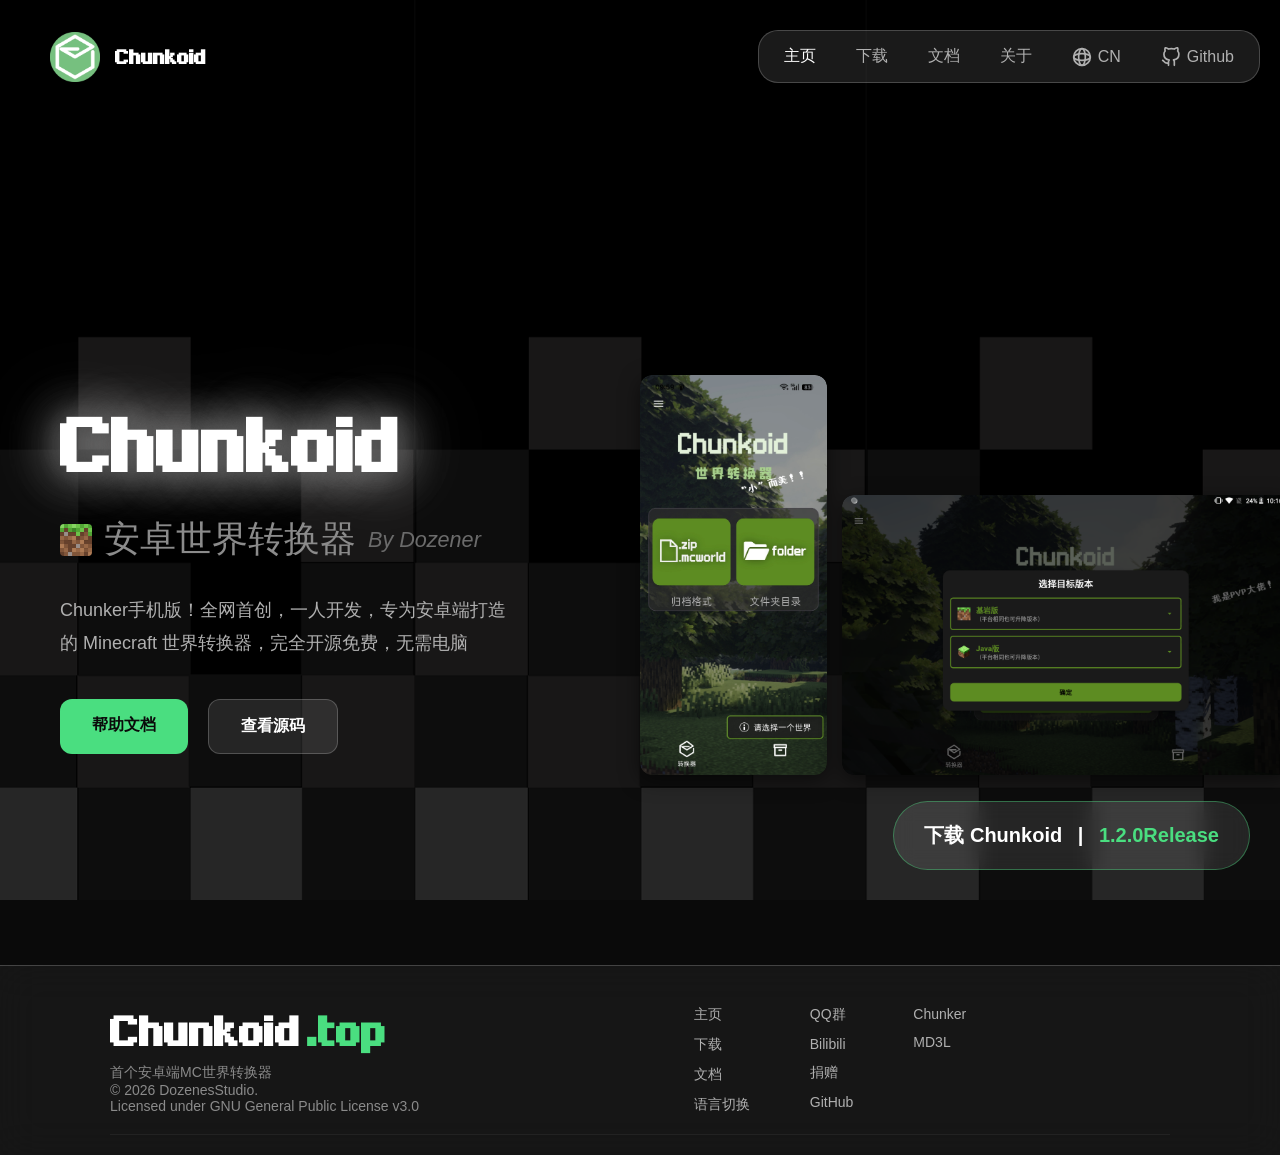
==== commit be4eaa3a: "update" ====
--- a/website/index.html
+++ b/website/index.html
@@ -42,18 +42,32 @@
             </svg>
             文档
         </a>
+        <a href="about.html">
+            <svg viewBox="0 0 24 24" fill="none" stroke="currentColor" stroke-width="2" stroke-linecap="round" stroke-linejoin="round">
+                <circle cx="12" cy="12" r="10"/>
+                <path d="M8.5 14.5A2.5 2.5 0 0 0 10.5 12A2.5 2.5 0 0 0 8.5 9.5A2.5 2.5 0 0 0 11 7.5"/>
+                <path d="M15.5 9.5C16.3 9.5 17 10.2 17 11"/>
+            </svg>
+            关于
+        </a>
         <a href="en/index-en.html">
-            <img src="drawable/lang.png" alt="Language" class="lang-icon">
+            <svg alt="Language" class="lang-icon" viewBox="0 0 24 24" fill="none" stroke="currentColor" stroke-width="2" stroke-linecap="round" stroke-linejoin="round">
+                <circle cx="12" cy="12" r="10"/>
+                <ellipse cx="12" cy="12" rx="4" ry="10"/>
+                <ellipse cx="12" cy="12" rx="10" ry="4"/>
+            </svg>
             简体中文
         </a>
         <a href="https://github.com/DozenesStudio/Chunkoid">
-            <img src="drawable/github_gray.png" alt="Github" class="github-icon">
+            <svg alt="Github" class="github-icon" viewBox="0 0 24 24" fill="none" stroke="currentColor" stroke-width="2" stroke-linecap="round" stroke-linejoin="round">
+                <path d="M9 19c-5 1.5-5-2.5-7-3m14 6v-3.87a3.37 3.37 0 0 0-.94-2.61c3.14-.35 6.44-1.54 6.44-7A5.44 5.44 0 0 0 20 4.77 5.07 5.07 0 0 0 19.91 1S18.73.65 16 2.48a13.38 13.38 0 0 0-7 0C6.27.65 5.09 1 5.09 1A5.07 5.07 0 0 0 5 4.77a5.44 5.44 0 0 0-1.5 3.78c0 5.42 3.3 6.61 6.44 7A3.37 3.37 0 0 0 9 18.13V22"/>
+            </svg>
             Github
         </a>
     </div>
 
-    <div class="container">
-        <header>
+    <div class="container floating-nav-active">
+        <header class="floating-header">
             <div class="logo-area">
                 <img src="drawable/logo.png" alt="Chunkoid Logo" class="logo">
                 <span class="logo-text">Chunkoid</span>
@@ -62,16 +76,25 @@
                 <span style="color: #ffffff;">主页</span>
                 <a href="download.html">下载</a>
                 <a href="docs/index.html">文档</a>
+                <a href="about.html">关于</a>
                 <a href="en/index-en.html" class="lang-link">
-                    <img src="drawable/lang.png" alt="Language" class="lang-icon">
-                    简体中文
+                    <svg alt="Language" class="lang-icon" viewBox="0 0 24 24" fill="none" stroke="currentColor" stroke-width="2" stroke-linecap="round" stroke-linejoin="round" style="width: 20px; height: 20px;">
+                        <circle cx="12" cy="12" r="10"/>
+                        <ellipse cx="12" cy="12" rx="4" ry="10"/>
+                        <ellipse cx="12" cy="12" rx="10" ry="4"/>
+                    </svg>
+                    CN
                 </a>
                 <a href="https://github.com/DozenesStudio/Chunkoid" class="github-link">
-                <img src="drawable/github_gray.png" alt="Github" class="github-icon">
+                    <svg alt="Github" class="github-icon" viewBox="0 0 24 24" fill="none" stroke="currentColor" stroke-width="2" stroke-linecap="round" stroke-linejoin="round" style="width: 20px; height: 20px;">
+                        <path d="M9 19c-5 1.5-5-2.5-7-3m14 6v-3.87a3.37 3.37 0 0 0-.94-2.61c3.14-.35 6.44-1.54 6.44-7A5.44 5.44 0 0 0 20 4.77 5.07 5.07 0 0 0 19.91 1S18.73.65 16 2.48a13.38 13.38 0 0 0-7 0C6.27.65 5.09 1 5.09 1A5.07 5.07 0 0 0 5 4.77a5.44 5.44 0 0 0-1.5 3.78c0 5.42 3.3 6.61 6.44 7A3.37 3.37 0 0 0 9 18.13V22"/>
+                    </svg>
                     Github
                 </a>
             </nav>
         </header>
+
+        <div class="spacer"></div>
 
         <section class="hero-section">
             <div class="hero-text">
@@ -84,7 +107,7 @@
                     Chunker手机版！全网首创，一人开发，专为安卓端打造的 Minecraft 世界转换器，完全开源免费，无需电脑
                 </p>
                 <div class="cta-buttons">
-                    <a href="https://www.bilibili.com/video/BV1GEER6sEKn/" class="btn btn-bilibili">B站教程</a>
+                    <a href="docs/index.html" class="btn btn-primary">帮助文档</a>
                     <a href="https://github.com/DozenesStudio/Chunkoid" class="btn btn-secondary">查看源码</a>
                 </div>
             </div>
--- a/website/main.css
+++ b/website/main.css
@@ -54,6 +54,38 @@
     padding: 40px 60px;           /* 上下40px，左右60px内边距 */
 }
 
+/* ==================== 头部浮动岛导航栏 ==================== */
+/* 固定在顶部的浮动导航栏容器，不含毛玻璃效果 */
+header.floating-header {
+    position: fixed;
+    top: 30px;
+    left: 50px;
+    right: 20px;
+    z-index: 1000;
+    backdrop-filter: none;
+    -webkit-backdrop-filter: none;
+    background: none;
+    border: none;
+    border-radius: 0;
+    padding: 0;
+    margin-bottom: 0;
+}
+
+/* 浮动导航栏激活时，容器顶部留出补偿空间 */
+.floating-nav-active {
+    padding-top: 90px;
+}
+
+/* 浮动导航栏中导航链接单独毛玻璃胶囊 */
+header.floating-header .nav-links {
+    backdrop-filter: blur(12px);
+    -webkit-backdrop-filter: blur(12px);
+    background: hsla(0, 0%, 100%, 0.1);
+    border: 1px solid rgba(255, 255, 255, 0.2);
+    border-radius: 20px;
+    padding: 15px 25px;
+}
+
 /* ==================== 头部导航 ==================== */
 /* 页面顶部区域，包含Logo和导航链接，采用Flex布局实现两端对齐 */
 header {
@@ -61,7 +93,7 @@
     justify-content: space-between;  /* Logo左对齐，导航右对齐 */
     align-items: center;          /* 垂直居中 */
     padding: 20px 0;             /* 上下20px内边距 */
-    margin-bottom: 80px;          /* 底部80px外边距，与下方Hero区域分隔 */
+    margin-bottom: 80px;          /* 底部80px外边距，与下方内容区域分隔 */
 }
 
 /* Logo区域（图标+文字），Flex布局使图标和文字水平排列 */
@@ -103,6 +135,40 @@
 /* 导航链接悬停效果 */
 .nav-links a:hover {
     color: #ffffff;              /* 悬停时变为白色 */
+}
+
+/* ==================== 语言切换样式 ==================== */
+/* 语言切换链接 */
+.lang-link {
+    display: flex;                /* Flex布局 */
+    align-items: center;          /* 垂直居中 */
+    gap: 6px;                    /* 图标与文字间距6px */
+}
+
+/* 语言图标 */
+.lang-icon {
+    width: 20px;                  /* 宽度20px */
+    height: 20px;                 /* 高度20px */
+}
+
+/* ==================== GitHub链接样式 ==================== */
+/* 导航栏中的GitHub链接 */
+.github-link {
+    display: flex;                /* Flex布局 */
+    align-items: center;          /* 垂直居中 */
+    gap: 6px;                    /* 图标与文字间距6px */
+}
+
+/* GitHub图标 */
+.github-icon {
+    width: 20px;                  /* 宽度20px */
+    height: 20px;                 /* 高度20px */
+}
+
+/* ==================== 占位区域 ==================== */
+/* 占位元素 */
+.spacer {
+    height: 10vh;
 }
 
 /* ==================== 主视觉区域 (Hero) ==================== */
@@ -214,17 +280,10 @@
     transform: translateY(-2px);  /* 向上移动2px */
 }
 
-/* B站按钮（粉色渐变），用于链接到B站 */
-.btn-bilibili {
-    background: linear-gradient(135deg, #ff6b9d, #c44569);  /* 粉色到深红色渐变 */
-    color: white;                /* 白色文字 */
-}
-
-/* B站按钮悬停效果 */
-.btn-bilibili:hover {
-    background: linear-gradient(135deg, #ff85ad, #d65a7d);  /* 渐变颜色变亮 */
-    transform: translateY(-2px);  /* 向上移动2px */
-    box-shadow: 0 8px 25px rgba(255, 107, 157, 0.4);  /* 添加粉色阴影 */
+/* ==================== 占位区域 ==================== */
+/* 占位元素 */
+.spacer {
+    height: 15vh;
 }
 
 /* ==================== Hero截图区域 ==================== */
@@ -443,13 +502,6 @@
     color: #ffffff;              /* 悬停时图标变白色 */
 }
 
-/* ==================== Gitee链接样式 ==================== */
-/* Gitee图标 */
-.gitee-icon {
-    width: 20px;                  /* 宽度20px */
-    height: 20px;                 /* 高度20px */
-}
-
 /* ==================== 语言切换样式 ==================== */
 /* 语言切换链接 */
 .lang-link {
@@ -471,8 +523,8 @@
     bottom: 30px;                /* 距底部30px */
     right: 30px;                 /* 距右边缘30px */
     padding: 20px 30px;           /* 上下20px，左右30px内边距 */
-    background: rgba(74, 222, 128, 0.151);  /* 绿色15%透明度背景 */
-    backdrop-filter: blur(12px);  /* 背景模糊效果（毛玻璃） */
+    background: hsla(0, 0%, 100%, 0.1);  /* 白色1%透明度背景 */
+    backdrop-filter: blur(10px);  /* 背景模糊效果（毛玻璃） */
     -webkit-backdrop-filter: blur(12px);  /* Safari浏览器兼容 */
     border: 1px solid rgba(74, 222, 128, 0.4);  /* 绿色40%透明度边框 */
     color: #ffffff;              /* 白色文字 */
@@ -480,7 +532,6 @@
     font-weight: 700;            /* 粗体 */
     text-decoration: none;        /* 去掉下划线 */
     border-radius: 240px;         /* 240px超大圆角，呈胶囊状 */
-    box-shadow: 0 4px 20px rgba(74, 222, 128, 0.2);  /* 绿色阴影 */
     z-index: 1000;               /* 层级1000，确保显示在内容上方 */
     transition: all 0.3s ease;    /* 所有属性变化动画0.3秒 */
 }
@@ -601,9 +652,45 @@
         padding: 20px;           /* 容器内边距缩小到20px */
     }
 
+    header {
+        margin-bottom: 40px;      /* 头部底部间距缩小到40px */
+    }
+
     /* 隐藏整个导航栏 */
     .nav-links {
         display: none;
+    }
+
+    /* 移动端恢复header原始样式，不固定不毛玻璃 */
+    header.floating-header {
+        position: static;
+        top: auto;
+        left: auto;
+        right: auto;
+        z-index: auto;
+        backdrop-filter: none;
+        -webkit-backdrop-filter: none;
+        background: none;
+        border: none;
+        border-radius: 0;
+        padding: 20px 0;
+        margin-bottom: 40px;
+    }
+
+    /* 移动端恢复nav-links原始样式，无胶囊 */
+    header.floating-header .nav-links {
+        backdrop-filter: none;
+        -webkit-backdrop-filter: none;
+        background: none;
+        border: none;
+        border-radius: 0;
+        padding: 0;
+        display: none;
+    }
+
+    /* 移动端取消容器顶部补偿 */
+    .floating-nav-active {
+        padding-top: 0;
     }
 
     /* 显示导航按钮 */
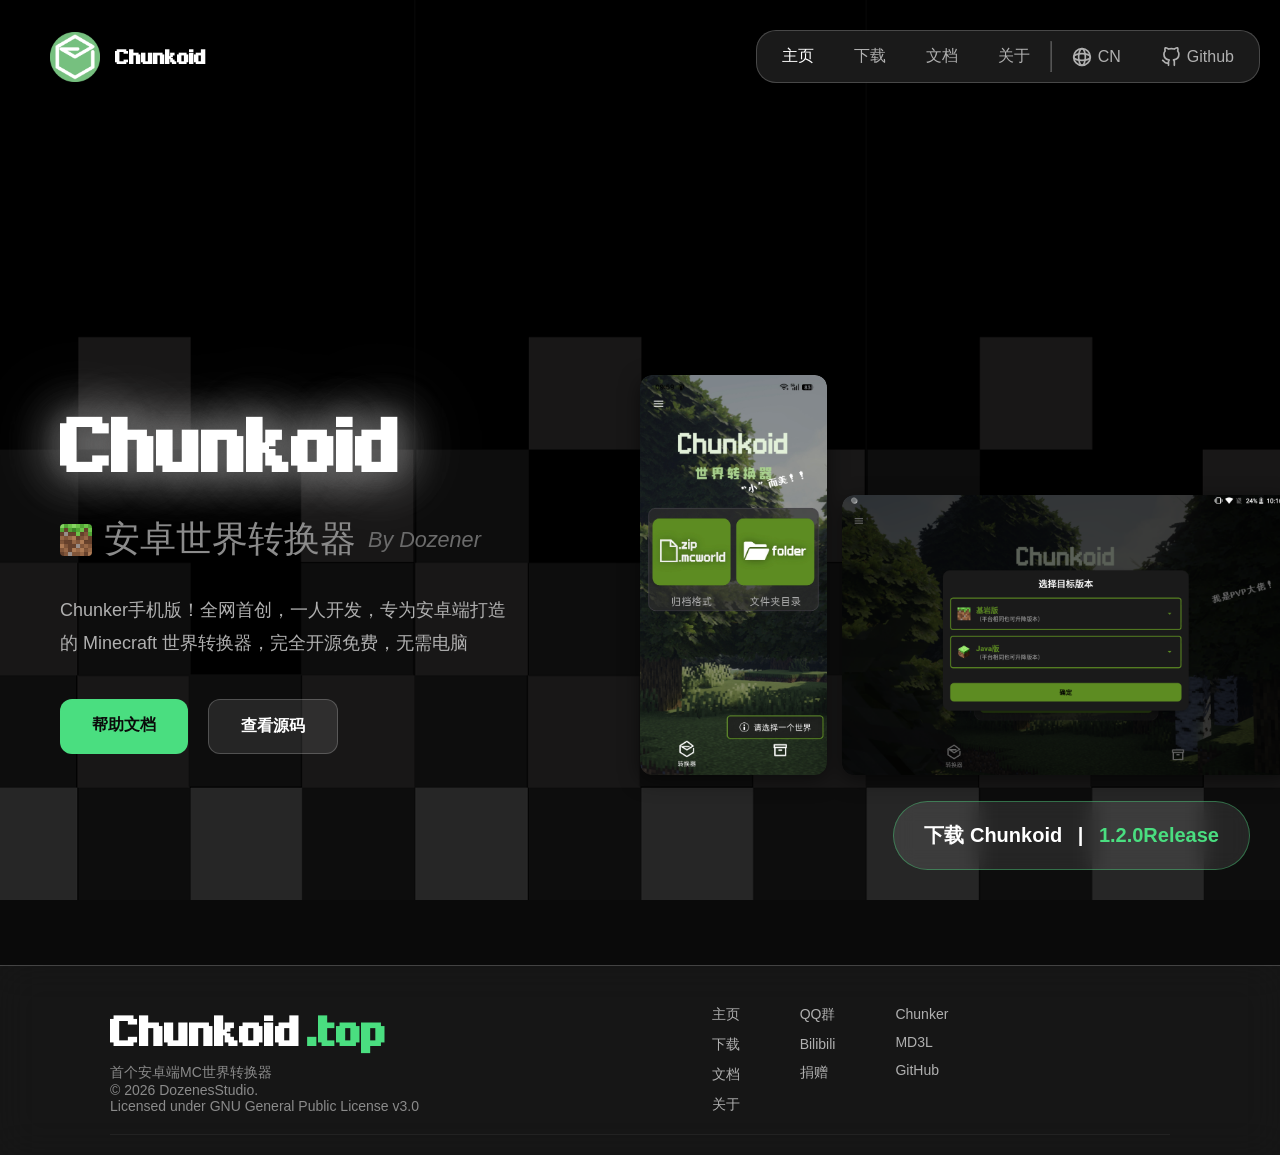
==== commit 580f424a: "upload" ====
--- a/website/index.html
+++ b/website/index.html
@@ -66,6 +66,7 @@
         </a>
     </div>
 
+    <!-- 顶部导航栏 -->
     <div class="container floating-nav-active">
         <header class="floating-header">
             <div class="logo-area">
@@ -77,6 +78,7 @@
                 <a href="download.html">下载</a>
                 <a href="docs/index.html">文档</a>
                 <a href="about.html">关于</a>
+                <hr style="border-color: #ffffff40; margin: -5px -20px;">
                 <a href="en/index-en.html" class="lang-link">
                     <svg alt="Language" class="lang-icon" viewBox="0 0 24 24" fill="none" stroke="currentColor" stroke-width="2" stroke-linecap="round" stroke-linejoin="round" style="width: 20px; height: 20px;">
                         <circle cx="12" cy="12" r="10"/>
@@ -146,19 +148,19 @@
                             <a href="index.html">主页</a>
                             <a href="download.html">下载</a>
                             <a href="docs/index.html">文档</a>
-                            <a href="en/index-en.html">语言切换</a>
+                            <a href="about.html">关于</a>
                         </div>
 
                         <div class="footer-column">
                             <a href="about.html">QQ群</a>
                             <a href="about.html">Bilibili</a>
                             <a href="about.html">捐赠</a>
-                            <a href="https://github.com/DozenesStudio/Chunkoid">GitHub</a>
                         </div>
 
                         <div class="footer-column">
                             <a href="https://chunker.app">Chunker</a>
                             <a href="https://md3l.top">MD3L</a>
+                            <a href="https://github.com/DozenesStudio/Chunkoid">GitHub</a>
                         </div>
                     </div>                      
                 </div>
--- a/website/main.css
+++ b/website/main.css
@@ -34,6 +34,12 @@
 .container > * {
     opacity: 0;
     animation: fadeUp 0.7s cubic-bezier(0.22, 1, 0.36, 1) forwards;
+}
+
+/* 浮动导航栏不受开场动画影响 */
+.container > header.floating-header {
+    opacity: 1;
+    animation: none;
 }
 
 /* 用 nth-child 控制延迟 */
@@ -45,6 +51,18 @@
 .container > *:nth-child(6) { animation-delay: 0.55s; }
 .container > *:nth-child(7) { animation-delay: 0.65s; }
 .container > *:nth-child(8) { animation-delay: 0.75s; }
+
+/* 关于页面卡片依次从下往上出现 */
+.about-card {
+    opacity: 0;
+    animation: fadeUp 0.7s cubic-bezier(0.22, 1, 0.36, 1) forwards;
+}
+
+.about-card:nth-child(1) { animation-delay: 0.3s; }
+.about-card:nth-child(2) { animation-delay: 0.4s; }
+.about-card:nth-child(3) { animation-delay: 0.5s; }
+.about-card:nth-child(4) { animation-delay: 0.6s; }
+.about-card:nth-child(5) { animation-delay: 0.7s; }
 
 /* ==================== 容器样式 ==================== */
 /* 页面主容器，控制内容最大宽度和内外边距，使内容居中显示 */
@@ -137,7 +155,187 @@
     color: #ffffff;              /* 悬停时变为白色 */
 }
 
-/* ==================== 语言切换样式 ==================== */
+/* ==================== 关于页面卡片样式 ==================== */
+/* 卡片容器，Flex布局横向排列 */
+.about-cards-container {
+    display: flex;
+    gap: 15px;
+    flex-wrap: wrap;
+    justify-content: center;
+}
+
+/* 单个卡片基础样式 */
+.about-card {
+    width: 180px;
+    height: 600px;
+    border-radius: 12px;
+    padding: 15px;
+    display: flex;
+    flex-direction: column;
+    align-items: center;
+    text-align: left;
+    flex-shrink: 0;
+    transition: transform 0.3s ease, box-shadow 0.3s ease;
+}
+
+/* 卡片悬停效果 */
+.about-card:hover {
+    transform: translateY(-5px);
+    box-shadow: 0 10px 30px rgba(0, 0, 0, 0.3);
+}
+
+/* 卡片图标区域 */
+.about-card .card-icon {
+    width: 100%;
+    flex: 0.5;
+    display: flex;
+    align-items: center;
+    justify-content: center;
+    gap: 8px;
+}
+
+/* 卡片图标大小 */
+.about-card .card-icon svg {
+    width: 32px;
+    height: 32px;
+    color: rgba(255, 255, 255, 0.9);
+}
+
+/* 卡片图标链接 */
+.about-card .card-icon a {
+    display: flex;
+    align-items: center;
+    justify-content: center;
+}
+
+/* 卡片分割线 */
+.about-card hr {
+    width: 100%;
+    border: none;
+    border-top: 1px solid rgba(255, 255, 255, 0.3);
+    margin: 10px 0;
+}
+
+/* 卡片内容区域 */
+.about-card .card-content {
+    width: 100%;
+    flex: 3;
+    display: flex;
+    flex-direction: column;
+    justify-content: flex-start;
+    color: #ffffff;
+    font-size: 12px;
+    overflow: hidden;
+}
+
+/* 卡片标题 */
+.about-card .card-content h3 {
+    font-size: 14px;
+    font-weight: 600;
+    margin: 0 0 8px 0;
+    line-height: 1.3;
+}
+
+/* 卡片副标题 */
+.about-card .card-content .card-subtitle {
+    font-size: 11px;
+    color: rgba(255, 255, 255, 0.7);
+    margin: 0 0 8px 0;
+}
+
+/* 卡片正文 */
+.about-card .card-content p {
+    margin: 5px 0;
+    line-height: 1.5;
+    color: rgba(255, 255, 255, 0.8);
+}
+
+/* 卡片按钮 */
+.about-card .card-content .read-btn {
+    color: #ffffff;
+    text-decoration: underline;
+    cursor: pointer;
+    font-size: 12px;
+    margin: 5px 0;
+}
+
+/* QQ群号显示 */
+.about-card .card-content .qq-group-number {
+    font-size: 20px;
+    font-weight: bold;
+    color: #ffffff;
+    margin: 10px 0;
+}
+
+/* 卡片注意事项标题 */
+.about-card .card-content .card-notice {
+    font-weight: 600;
+    margin-top: 10px;
+    color: #ffffff;
+}
+
+/* 卡片列表 */
+.about-card .card-content .card-list {
+    margin: 5px 0 0 15px;
+    padding: 0;
+    list-style: disc;
+}
+
+.about-card .card-content .card-list li {
+    margin: 3px 0;
+    line-height: 1.4;
+    color: rgba(255, 255, 255, 0.7);
+}
+
+/* 卡片按钮组 */
+.about-card .card-content .card-buttons {
+    display: flex;
+    gap: 8px;
+    margin-top: 10px;
+}
+
+/* 卡片内按钮 */
+.about-card .card-content .card-btn {
+    padding: 4px 10px;
+    border-radius: 4px;
+    font-size: 11px;
+    text-decoration: none;
+    color: #ffffff;
+    background: rgba(255, 255, 255, 0.2);
+    transition: background 0.3s ease;
+}
+
+.about-card .card-content .card-btn:hover {
+    background: rgba(255, 255, 255, 0.3);
+}
+
+/* 卡片背景色 */
+.card-qq {
+    background: linear-gradient(135deg, #4d84b5 0%, #16a2a9 100%);
+    text-decoration: none;
+}
+
+.card-bilibili {
+    background: linear-gradient(135deg, #8c5aba 0%, #db7aaa 100%);
+    text-decoration: none;
+}
+
+.card-github {
+    background: linear-gradient(135deg, #45b16d 0%, #388554 100%);
+    text-decoration: none;
+}
+
+.card-donation {
+    background: linear-gradient(135deg, #8771ba 0%, #7153a5 100%);
+    text-decoration: none;
+}
+
+.card-email {
+    background: linear-gradient(135deg, #6b7280 0%, #4b5563 100%);
+    text-decoration: none;
+}
+
+/* ==================== 主视觉区域 (Hero) ==================== */
 /* 语言切换链接 */
 .lang-link {
     display: flex;                /* Flex布局 */
@@ -725,6 +923,67 @@
     .section-title {
         font-size: 32px;          /* 区域标题字体缩小到32px */
     }
+
+    /* 关于页面卡片移动端适配 */
+    .about-cards-container {
+        flex-direction: column;
+        align-items: center;
+        gap: 15px;
+    }
+
+    .about-card {
+        width: 100%;
+        max-width: 300px;
+        height: auto;
+        min-height: 200px;
+        flex-direction: row;
+        align-items: stretch;
+    }
+
+    .about-card .card-icon {
+        flex: 0 0 60px;
+        height: 60px;
+        justify-content: center;
+        align-items: flex-start;
+        padding-top: 10px;
+    }
+
+    .about-card .card-icon svg {
+        width: 24px;
+        height: 24px;
+    }
+
+    .about-card hr {
+        display: none;
+    }
+
+    .about-card .card-content {
+        flex: 1;
+        padding-left: 15px;
+        justify-content: center;
+    }
+
+    .about-card .card-content h3 {
+        font-size: 16px;
+        margin-bottom: 5px;
+    }
+
+    .about-card .card-content p {
+        font-size: 11px;
+        margin: 3px 0;
+    }
+
+    .about-card .card-content .card-list {
+        margin: 5px 0 0 10px;
+    }
+
+    .about-card .card-content .card-list li {
+        font-size: 10px;
+    }
+
+    .about-card .card-content .qq-group-number {
+        font-size: 16px;
+    }
 }
 
 /* ==================== 固定下载按钮 (手机) ==================== */
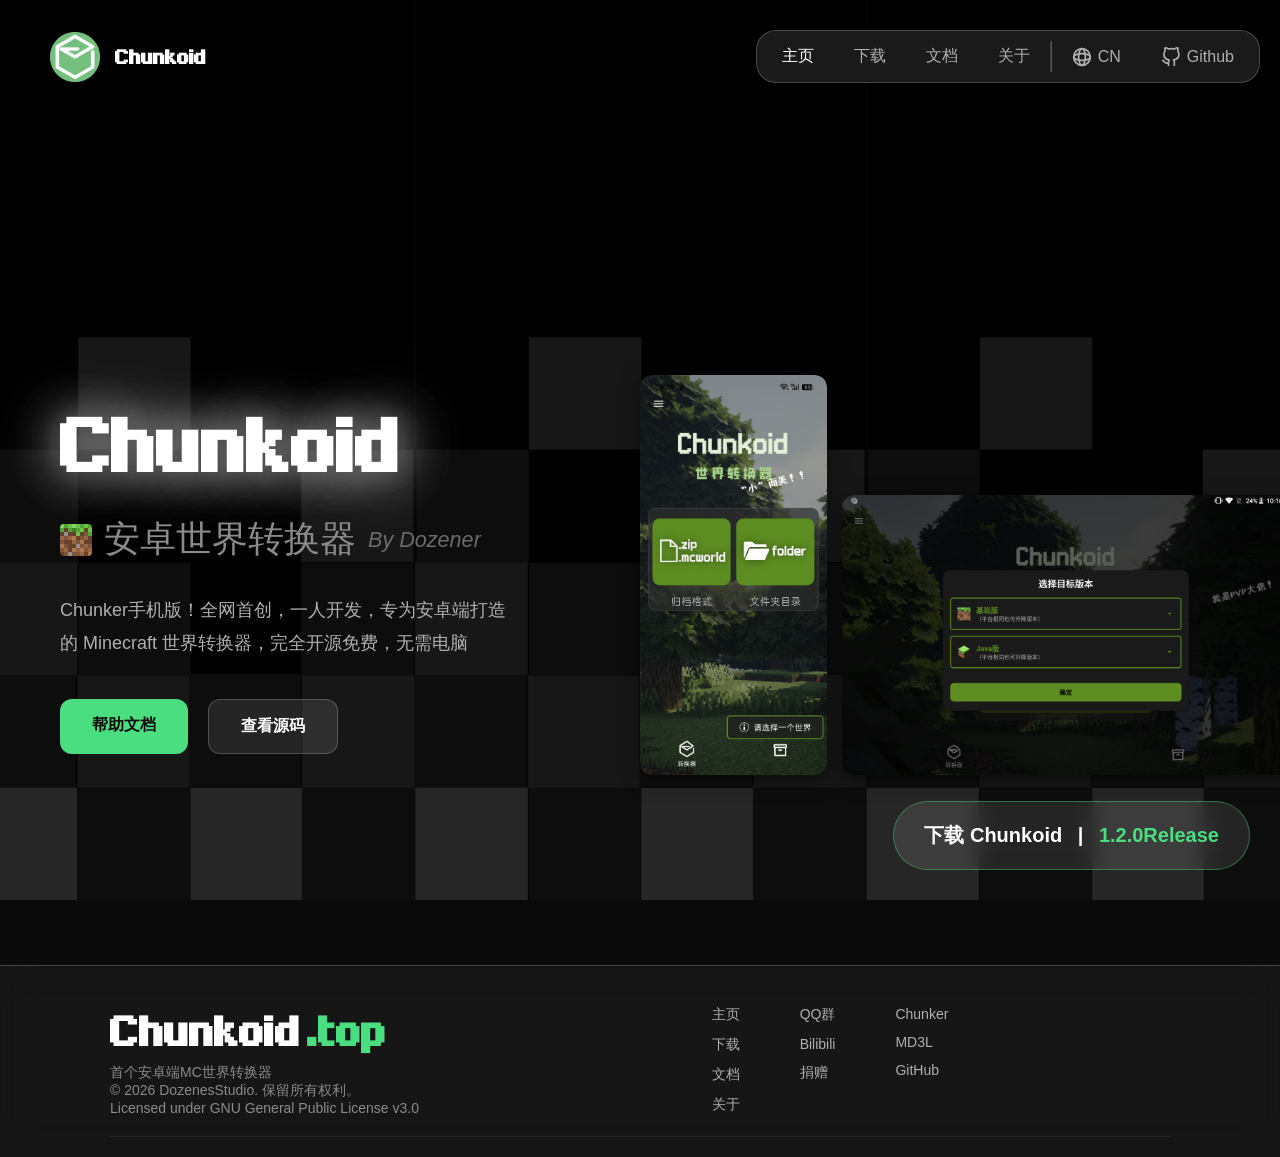
==== commit 7424b3ef: "website upload" ====
--- a/website/index.html
+++ b/website/index.html
@@ -139,7 +139,7 @@
                     <div class="footer-left">
                         <div class="footer-logo">Chunkoid<span class="domain">.top</span></div>
                         <div class="footer-slogan">首个安卓端MC世界转换器</div>
-                        <div class="footer-slogan">&copy; 2026 DozenesStudio. </div>
+                        <div class="footer-slogan">&copy; 2026 DozenesStudio. 保留所有权利。</div>
                         <div class="footer-slogan">Licensed under GNU General Public License v3.0</div>
                     </div>
 
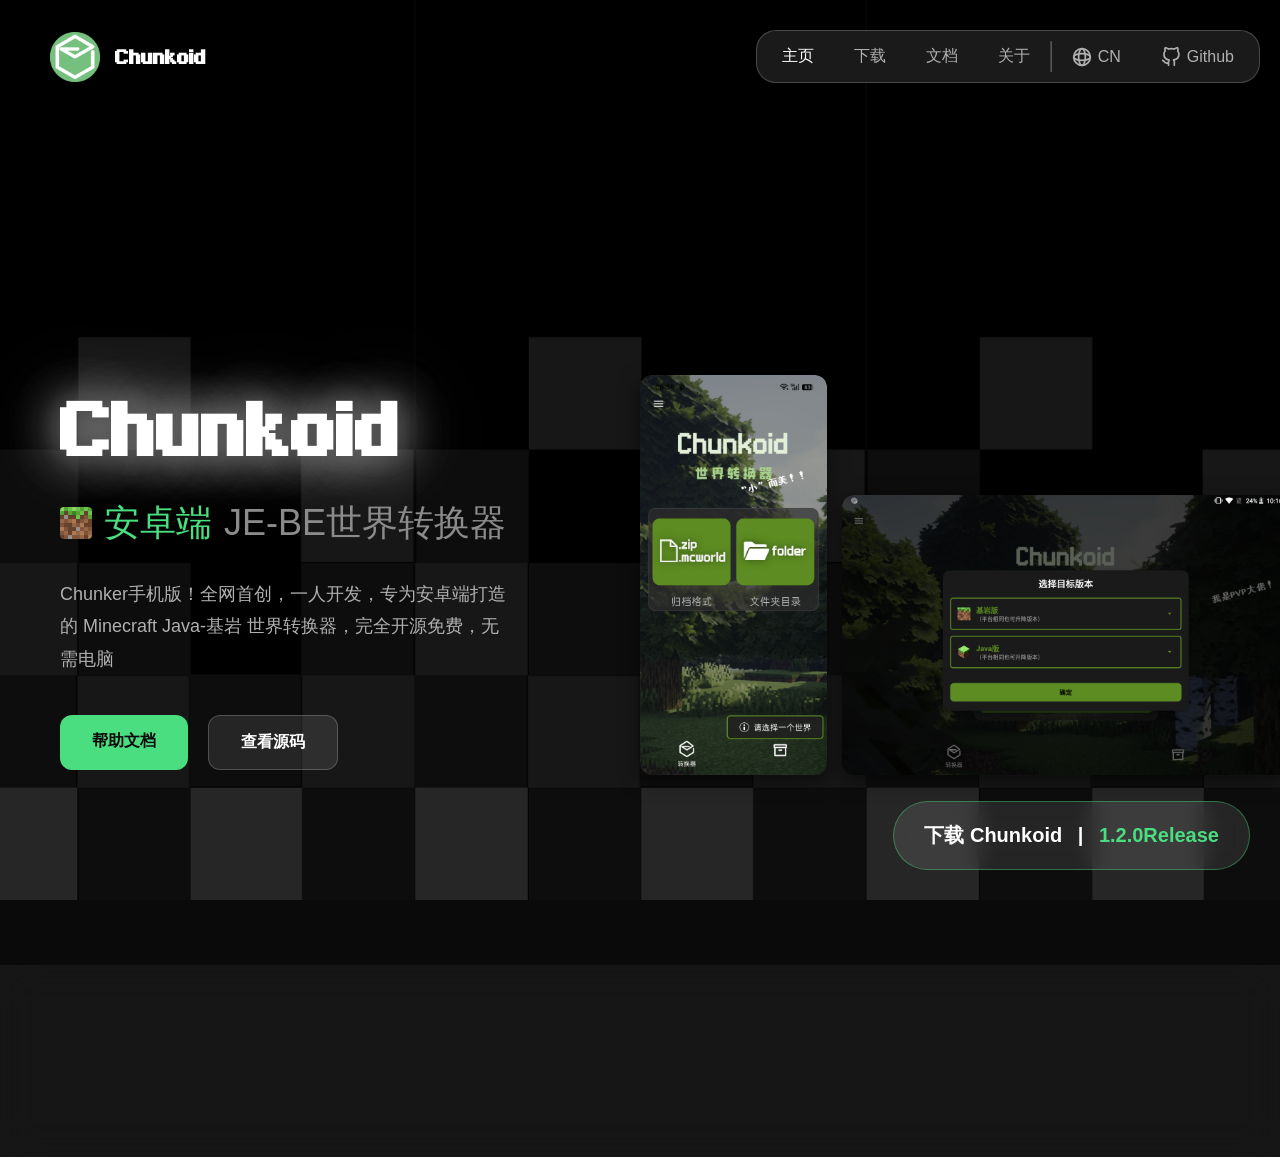
==== commit 7f66cd89: "website update" ====
--- a/website/index.html
+++ b/website/index.html
@@ -103,10 +103,10 @@
                 <h1 class="hero-title">Chunkoid</h1>
                 <p class="hero-subtitle">
                     <img src="drawable/mc_logo.png" alt="Minecraft" class="mc-icon">
-                    安卓世界转换器 <span style="font-style: italic; font-size: 0.6em; color: #6b6b6b;">By Dozener</span>
+                    <span style="color:#4ade80;">安卓端</span>JE-BE世界转换器
                 </p>
                 <p class="hero-desc">
-                    Chunker手机版！全网首创，一人开发，专为安卓端打造的 Minecraft 世界转换器，完全开源免费，无需电脑
+                    Chunker手机版！全网首创，一人开发，专为安卓端打造的 Minecraft Java-基岩 世界转换器，完全开源免费，无需电脑
                 </p>
                 <div class="cta-buttons">
                     <a href="docs/index.html" class="btn btn-primary">帮助文档</a>
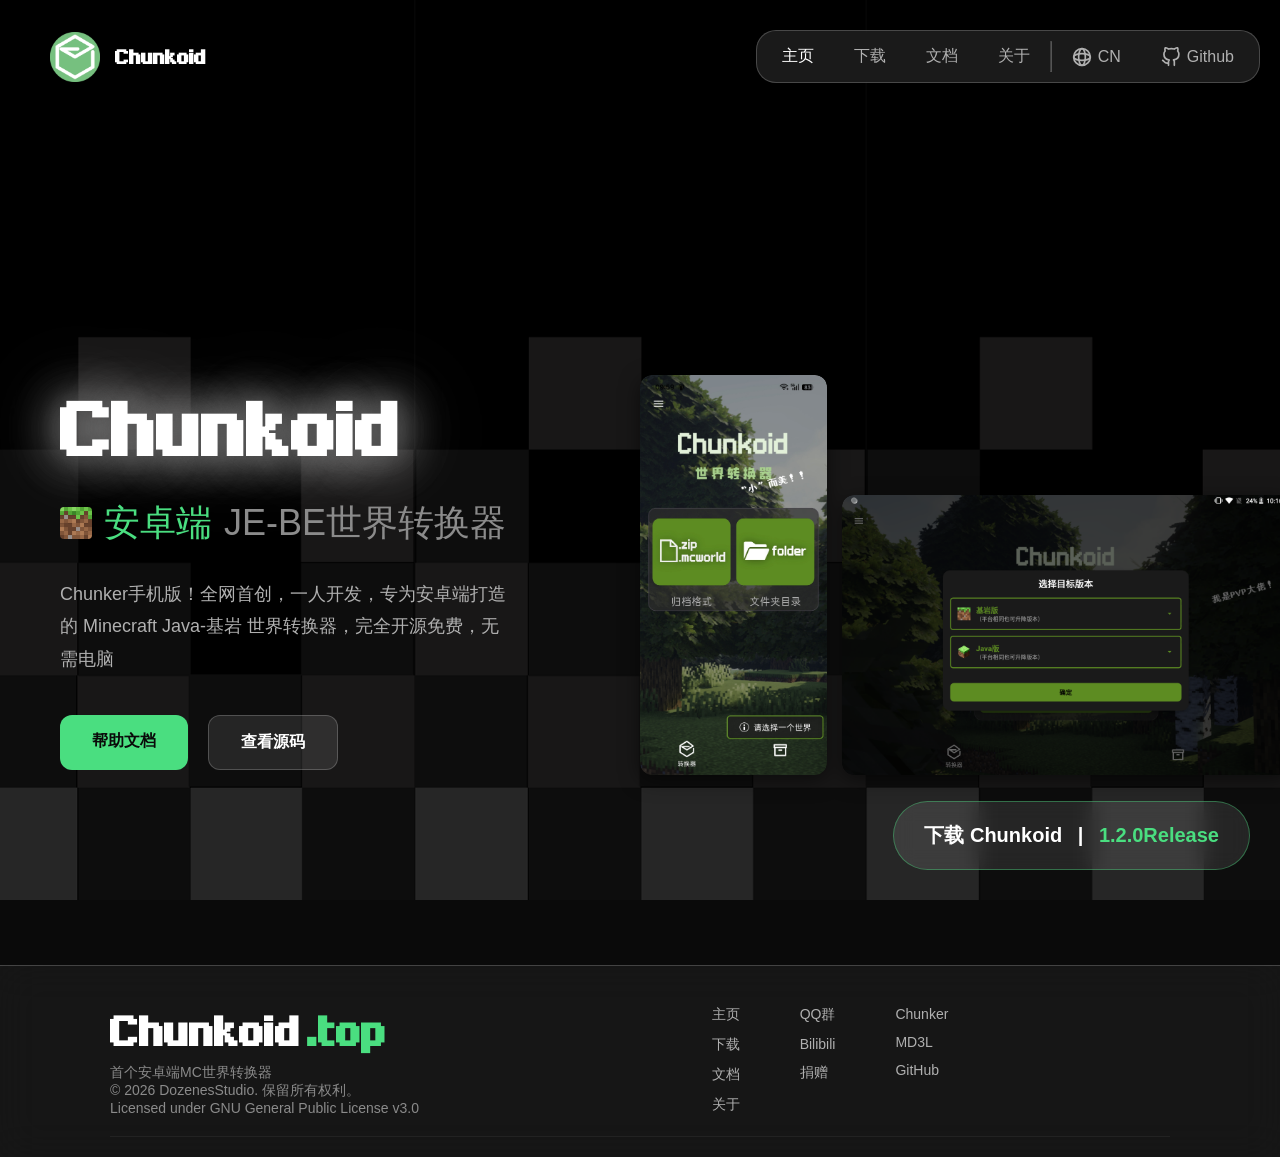
==== commit 5281c109: "website update" ====
--- a/website/index.html
+++ b/website/index.html
@@ -71,7 +71,7 @@
         <header class="floating-header">
             <div class="logo-area">
                 <img src="drawable/logo.png" alt="Chunkoid Logo" class="logo">
-                <span class="logo-text">Chunkoid</span>
+                <a href="index.html" class="logo-text">Chunkoid</a>
             </div>
             <nav class="nav-links">
                 <span style="color: #ffffff;">主页</span>
--- a/website/main.css
+++ b/website/main.css
@@ -133,6 +133,7 @@
     font-size: 24px;              /* 字体大小24px */
     font-weight: 700;            /* 字体粗细700（粗体） */
     color: #ffffff;              /* 白色文字 */
+    text-decoration: none;        /* 去掉下划线 */
     font-family: 'UranusPixel', 'Segoe UI', sans-serif;  /* 使用像素字体，降级为Segoe UI */
 }
 
